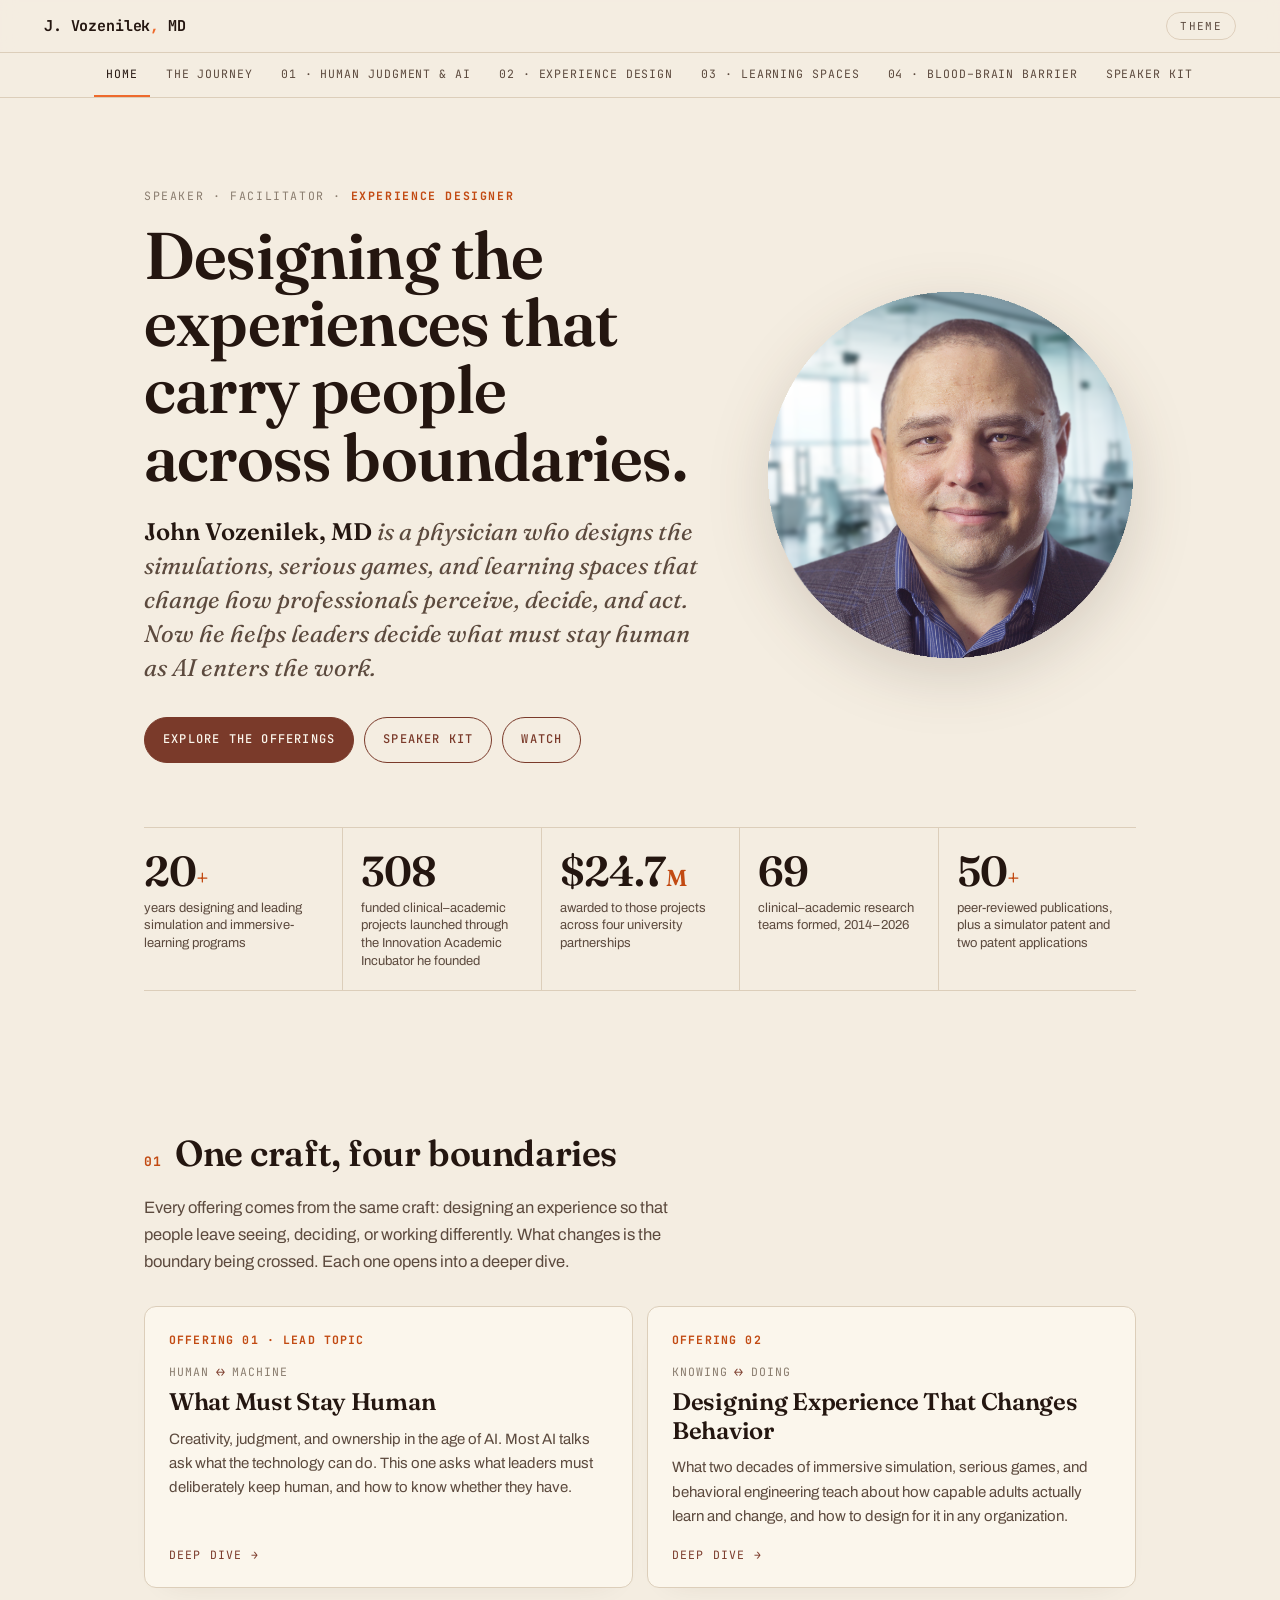
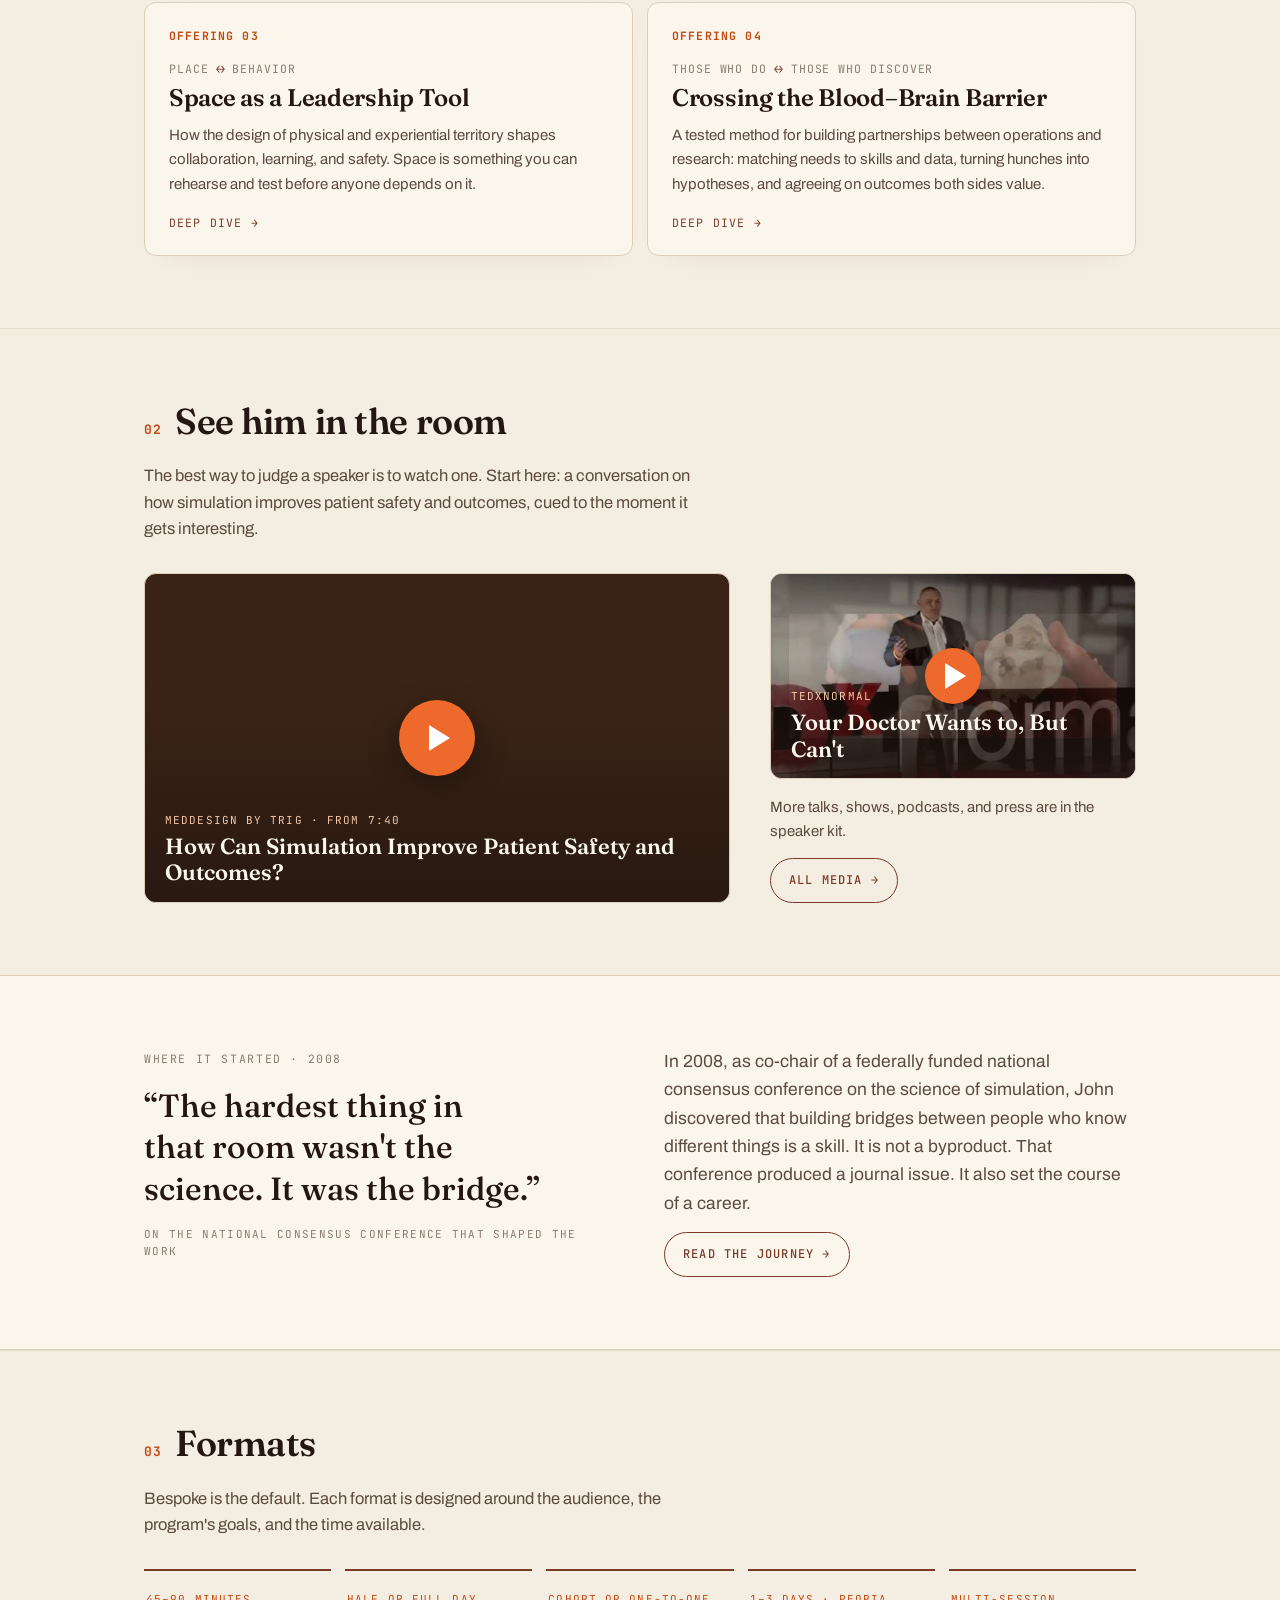
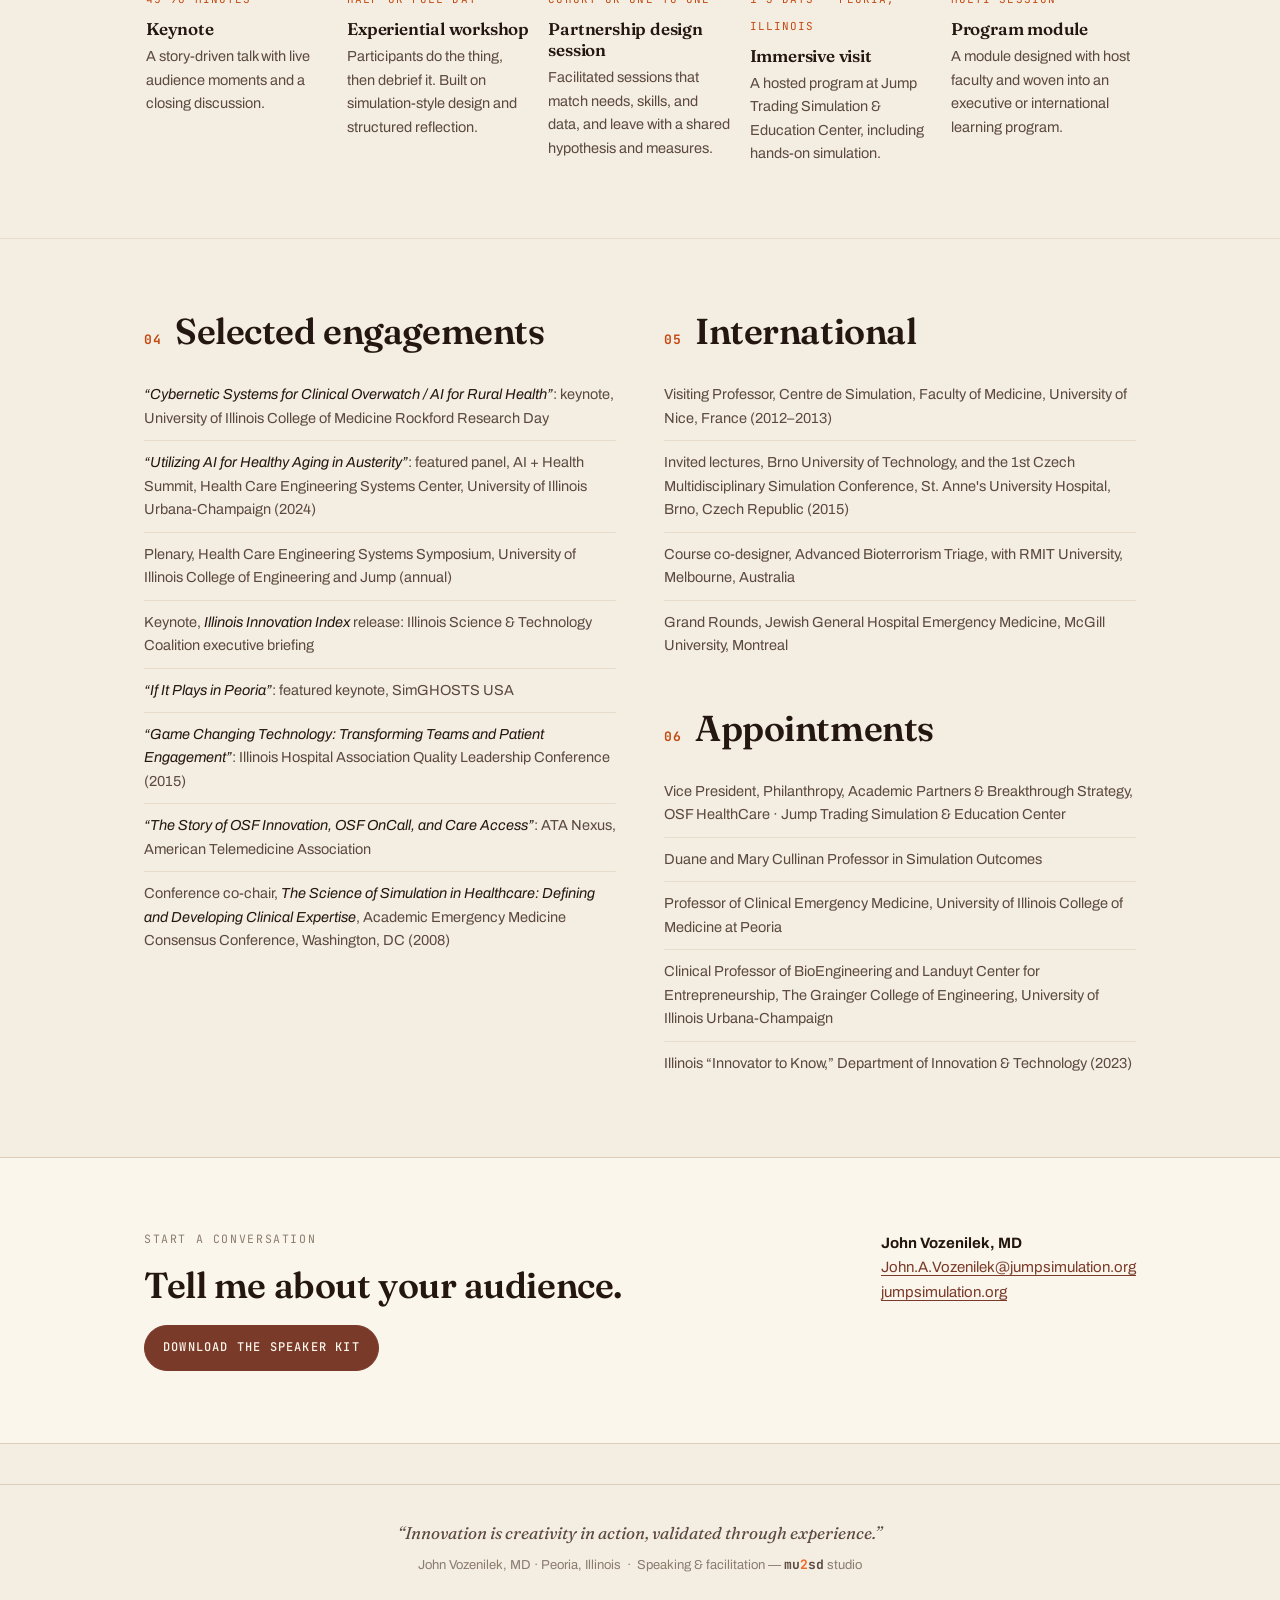
==== index.html @ db1e643e "Add files via upload" ====
<!doctype html>
<html lang="en">
<head>
<meta charset="utf-8">
<meta name="viewport" content="width=device-width, initial-scale=1">
<title>John Vozenilek, MD — Speaking & Facilitation</title>
<meta name="description" content="Physician and experience designer. Keynotes, workshops, and immersive programs on human judgment in the age of AI, experience design, learning spaces, and clinical–academic partnership.">
<meta name="author" content="John Vozenilek, MD">
<meta property="og:type" content="website">
<meta property="og:title" content="John Vozenilek, MD — Speaking & Facilitation">
<meta property="og:description" content="Physician and experience designer. Keynotes, workshops, and immersive programs on human judgment in the age of AI, experience design, learning spaces, and clinical–academic partnership.">
<meta property="og:image" content="https://drvoz.github.io/bespoke/assets/img/og-card.png">
<meta name="twitter:card" content="summary_large_image">
<link rel="icon" type="image/svg+xml" href="assets/img/favicon.svg">
<link rel="preconnect" href="https://fonts.googleapis.com">
<link rel="preconnect" href="https://fonts.gstatic.com" crossorigin>
<link rel="stylesheet" href="https://fonts.googleapis.com/css2?family=Fraunces:ital,opsz,wght@0,9..144,400;0,9..144,500;0,9..144,600;1,9..144,400;1,9..144,500&family=Archivo:wght@400;500;600;700&family=JetBrains+Mono:wght@400;500;700&display=swap">
<link rel="stylesheet" href="assets/css/site.css">
</head>
<body>
<div class="topbar">
  <a class="brandmark" href="index.html">J. Vozenilek<span class="dot">,</span> MD</a>
  <button class="toggle" id="tgl" aria-label="Toggle light or dark theme">Theme</button>
</div>
<nav class="subnav" aria-label="Site sections">
  <ul>
    <li><a href="index.html" aria-current="page">Home</a></li>
    <li><a href="journey.html">The journey</a></li>
    <li><a href="topics/what-must-stay-human.html">01 · Human judgment &amp; AI</a></li>
    <li><a href="topics/designing-experience.html">02 · Experience design</a></li>
    <li><a href="topics/space-as-leadership.html">03 · Learning spaces</a></li>
    <li><a href="topics/blood-brain-barrier.html">04 · Blood–brain barrier</a></li>
    <li><a href="kit.html">Speaker kit</a></li>
  </ul>
</nav>
<main>
<header class="hero">
  <div class="wrap hero-grid">
    <div>
      <p class="kicker">Speaker · Facilitator · <b>Experience designer</b></p>
      <h1>Designing the experiences that carry people across boundaries.</h1>
      <p class="lede"><b>John Vozenilek, MD</b> is a physician who designs the simulations, serious games, and learning spaces that change how professionals perceive, decide, and act. Now he helps leaders decide what must stay human as AI enters the work.</p>
      <div class="actions">
        <a class="btn primary" href="#offerings">Explore the offerings</a>
        <a class="btn ghost" href="kit.html">Speaker kit</a>
        <a class="btn ghost" href="#watch">Watch</a>
      </div>
    </div>
    <figure class="photo round">
      <img src="assets/img/headshot.png" alt="John Vozenilek, MD">
    </figure>
  </div>
  <div class="wrap" style="margin-top:clamp(40px,6vw,64px)">
    <div class="stats" role="list">
      <div class="stat" role="listitem"><div class="v">20<small>+</small></div><div class="l">years designing and leading simulation and immersive-learning programs</div></div>
      <div class="stat" role="listitem"><div class="v">308</div><div class="l">funded clinical–academic projects launched through the Innovation Academic Incubator he founded</div></div>
      <div class="stat" role="listitem"><div class="v">$24.7<small>M</small></div><div class="l">awarded to those projects across four university partnerships</div></div>
      <div class="stat" role="listitem"><div class="v">69</div><div class="l">clinical–academic research teams formed, 2014–2026</div></div>
      <div class="stat" role="listitem"><div class="v">50<small>+</small></div><div class="l">peer-reviewed publications, plus a simulator patent and two patent applications</div></div>
    </div>
  </div>
</header>

<section id="offerings">
  <div class="wrap">
    <div class="section-label"><span class="n">01</span><h2>One craft, four boundaries</h2></div>
    <p class="sect-note">Every offering comes from the same craft: designing an experience so that people leave seeing, deciding, or working differently. What changes is the boundary being crossed. Each one opens into a deeper dive.</p>
    <div class="thread">
      <a class="offer" href="topics/what-must-stay-human.html">
        <span class="num">OFFERING 01 · LEAD TOPIC</span>
        <span class="cross">Human <i>↔</i> machine</span>
        <h3>What Must Stay Human</h3>
        <p>Creativity, judgment, and ownership in the age of AI. Most AI talks ask what the technology can do. This one asks what leaders must deliberately keep human, and how to know whether they have.</p>
        <span class="more">Deep dive →</span>
      </a>
      <a class="offer" href="topics/designing-experience.html">
        <span class="num">OFFERING 02</span>
        <span class="cross">Knowing <i>↔</i> doing</span>
        <h3>Designing Experience That Changes Behavior</h3>
        <p>What two decades of immersive simulation, serious games, and behavioral engineering teach about how capable adults actually learn and change, and how to design for it in any organization.</p>
        <span class="more">Deep dive →</span>
      </a>
      <a class="offer" href="topics/space-as-leadership.html">
        <span class="num">OFFERING 03</span>
        <span class="cross">Place <i>↔</i> behavior</span>
        <h3>Space as a Leadership Tool</h3>
        <p>How the design of physical and experiential territory shapes collaboration, learning, and safety. Space is something you can rehearse and test before anyone depends on it.</p>
        <span class="more">Deep dive →</span>
      </a>
      <a class="offer" href="topics/blood-brain-barrier.html">
        <span class="num">OFFERING 04</span>
        <span class="cross">Those who do <i>↔</i> those who discover</span>
        <h3>Crossing the Blood–Brain Barrier</h3>
        <p>A tested method for building partnerships between operations and research: matching needs to skills and data, turning hunches into hypotheses, and agreeing on outcomes both sides value.</p>
        <span class="more">Deep dive →</span>
      </a>
    </div>
  </div>
</section>

<section id="watch">
  <div class="wrap">
    <div class="section-label"><span class="n">02</span><h2>See him in the room</h2></div>
    <p class="sect-note">The best way to judge a speaker is to watch one. Start here: a conversation on how simulation improves patient safety and outcomes, cued to the moment it gets interesting.</p>
    <div class="watch-grid">
      <div class="video">
        <a class="facade" href="https://www.youtube.com/watch?v=jqdyr2kO16M&amp;t=460s" data-yt="jqdyr2kO16M" data-start="460" aria-label="Play: How Can Simulation Improve Patient Safety and Outcomes? (starts at 7:40)">
          <img class="thumb" src="https://i.ytimg.com/vi/jqdyr2kO16M/hqdefault.jpg" alt="" loading="lazy" onerror="this.remove()">
          <span class="shade"></span><span class="play"></span>
          <span class="cap"><span>medDesign by Trig · from 7:40</span><b>How Can Simulation Improve Patient Safety and Outcomes?</b></span>
        </a>
      </div>
      <div>
        <div class="video">
          <a class="facade" href="https://www.youtube.com/watch?v=NiRxICEj-1o" data-yt="NiRxICEj-1o" aria-label="Play: Your Doctor Wants to, But Can't, TEDxNormal">
            <img class="thumb" src="assets/img/tedx-stage.jpg" alt="" loading="lazy">
            <span class="shade"></span><span class="play" style="width:56px;height:56px"></span>
            <span class="cap"><span>TEDxNormal</span><b>Your Doctor Wants to, But Can't</b></span>
          </a>
        </div>
        <p style="margin-top:16px; color:var(--ink-soft); font-size:15px">More talks, shows, podcasts, and press are in the speaker kit.</p>
        <a class="btn ghost" href="kit.html#watch">All media →</a>
      </div>
    </div>
  </div>
</section>

<section class="band">
  <div class="wrap grid-2" style="align-items:center">
    <div>
      <p class="kicker">Where it started · 2008</p>
      <p class="pull">“The hardest thing in that room wasn't the science. It was the bridge.”</p>
      <p class="pull-src">On the national consensus conference that shaped the work</p>
    </div>
    <div>
      <p class="standfirst">In 2008, as co-chair of a federally funded national consensus conference on the science of simulation, John discovered that building bridges between people who know different things is a skill. It is not a byproduct. That conference produced a journal issue. It also set the course of a career.</p>
      <a class="btn ghost" href="journey.html">Read the journey →</a>
    </div>
  </div>
</section>

<section>
  <div class="wrap">
    <div class="section-label"><span class="n">03</span><h2>Formats</h2></div>
    <p class="sect-note">Bespoke is the default. Each format is designed around the audience, the program's goals, and the time available.</p>
    <div class="formats">
      <div class="format"><span class="d">45–90 minutes</span><h4>Keynote</h4><p>A story-driven talk with live audience moments and a closing discussion.</p></div>
      <div class="format"><span class="d">Half or full day</span><h4>Experiential workshop</h4><p>Participants do the thing, then debrief it. Built on simulation-style design and structured reflection.</p></div>
      <div class="format"><span class="d">Cohort or one-to-one</span><h4>Partnership design session</h4><p>Facilitated sessions that match needs, skills, and data, and leave with a shared hypothesis and measures.</p></div>
      <div class="format"><span class="d">1–3 days · Peoria, Illinois</span><h4>Immersive visit</h4><p>A hosted program at Jump Trading Simulation &amp; Education Center, including hands-on simulation.</p></div>
      <div class="format"><span class="d">Multi-session</span><h4>Program module</h4><p>A module designed with host faculty and woven into an executive or international learning program.</p></div>
    </div>
  </div>
</section>

<section>
  <div class="wrap grid-2">
    <div>
      <div class="section-label"><span class="n">04</span><h2>Selected engagements</h2></div>
      <ul class="refs">
        <li><i>“Cybernetic Systems for Clinical Overwatch / AI for Rural Health”</i>: keynote, University of Illinois College of Medicine Rockford Research Day</li>
        <li><i>“Utilizing AI for Healthy Aging in Austerity”</i>: featured panel, AI + Health Summit, Health Care Engineering Systems Center, University of Illinois Urbana-Champaign (2024)</li>
        <li>Plenary, Health Care Engineering Systems Symposium, University of Illinois College of Engineering and Jump (annual)</li>
        <li>Keynote, <i>Illinois Innovation Index</i> release: Illinois Science &amp; Technology Coalition executive briefing</li>
        <li><i>“If It Plays in Peoria”</i>: featured keynote, SimGHOSTS USA</li>
        <li><i>“Game Changing Technology: Transforming Teams and Patient Engagement”</i>: Illinois Hospital Association Quality Leadership Conference (2015)</li>
        <li><i>“The Story of OSF Innovation, OSF OnCall, and Care Access”</i>: ATA Nexus, American Telemedicine Association</li>
        <li>Conference co-chair, <i>The Science of Simulation in Healthcare: Defining and Developing Clinical Expertise</i>, Academic Emergency Medicine Consensus Conference, Washington, DC (2008)</li>
      </ul>
    </div>
    <div>
      <div class="section-label"><span class="n">05</span><h2>International</h2></div>
      <ul class="refs">
        <li>Visiting Professor, Centre de Simulation, Faculty of Medicine, University of Nice, France (2012–2013)</li>
        <li>Invited lectures, Brno University of Technology, and the 1st Czech Multidisciplinary Simulation Conference, St. Anne's University Hospital, Brno, Czech Republic (2015)</li>
        <li>Course co-designer, Advanced Bioterrorism Triage, with RMIT University, Melbourne, Australia</li>
        <li>Grand Rounds, Jewish General Hospital Emergency Medicine, McGill University, Montreal</li>
      </ul>
      <div class="section-label" style="margin-top:40px"><span class="n">06</span><h2>Appointments</h2></div>
      <ul class="refs">
        <li>Vice President, Philanthropy, Academic Partners &amp; Breakthrough Strategy, OSF HealthCare · Jump Trading Simulation &amp; Education Center</li>
        <li>Duane and Mary Cullinan Professor in Simulation Outcomes</li>
        <li>Professor of Clinical Emergency Medicine, University of Illinois College of Medicine at Peoria</li>
        <li>Clinical Professor of BioEngineering and Landuyt Center for Entrepreneurship, The Grainger College of Engineering, University of Illinois Urbana-Champaign</li>
        <li>Illinois “Innovator to Know,” Department of Innovation &amp; Technology (2023)</li>
      </ul>
    </div>
  </div>
</section>

<section class="band" id="contact">
  <div class="wrap contact">
    <div>
      <p class="kicker">Start a conversation</p>
      <h2 style="margin:0">Tell me about your audience.</h2>
    </div>
    <div class="lines">
      <b>John Vozenilek, MD</b><br>
      <a href="mailto:John.A.Vozenilek@jumpsimulation.org">John.A.Vozenilek@jumpsimulation.org</a><br>
      <a href="https://jumpsimulation.org">jumpsimulation.org</a>
    </div>
    <a class="btn primary" href="kit.html">Download the speaker kit</a>
  </div>
</section>

</main>
<footer class="site">
  <span class="fq">“Innovation is creativity in action, validated through experience.”</span>
  <span class="src">John Vozenilek, MD · Peoria, Illinois &nbsp;·&nbsp; Speaking &amp; facilitation — <b>mu<span class="two">2</span>sd</b> studio</span>
</footer>
<script src="assets/js/site.js"></script>
</body>
</html>
---- assets/css/site.css ----
/* ==========================================================
   John Vozenilek, MD — Speaking & Facilitation
   Design language shared with the mu2sd studio sites
   (physician_innovator, academics). Tokens first.
   ========================================================== */
:root{
  --ground:#F4EDE1; --panel:#FBF6EC; --panel-2:#EFE6D6;
  --ink:#241610; --ink-soft:#5C4A3E; --ink-faint:#8A7D6F;
  --hair:#DCCEBA; --hair-soft:#E7DBC9;
  --cognac:#7A3A2A; --cognac-lo:#5E2A1E; --walnut:#3B2416;
  --orange:#EE6A2C; --orange-lo:#C24A12;
  --slate:#3E4A63; --slate-mist:#8797A6;
  --brand:var(--cognac);
  --shadow:rgba(59,36,22,.16);
  --radius:12px;
}
@media (prefers-color-scheme:dark){
  :root:not([data-theme="light"]){
    --ground:#241610; --panel:#2E1D12; --panel-2:#3B2416;
    --ink:#F1E7D8; --ink-soft:#C3AF9C; --ink-faint:#9C9384;
    --hair:#4A3222; --hair-soft:#3A2718;
    --cognac:#C06749; --cognac-lo:#8a4130; --brand:#C06749;
    --orange:#F2894E; --orange-lo:#F2894E;
    --slate:#8FA0C4; --slate-mist:#9BA9B8;
    --shadow:rgba(0,0,0,.45);
  }
}
:root[data-theme="dark"]{
  --ground:#241610; --panel:#2E1D12; --panel-2:#3B2416;
  --ink:#F1E7D8; --ink-soft:#C3AF9C; --ink-faint:#9C9384;
  --hair:#4A3222; --hair-soft:#3A2718;
  --cognac:#C06749; --cognac-lo:#8a4130; --brand:#C06749;
  --orange:#F2894E; --orange-lo:#F2894E;
  --slate:#8FA0C4; --slate-mist:#9BA9B8;
  --shadow:rgba(0,0,0,.45);
}

*{box-sizing:border-box;}
html{-webkit-text-size-adjust:100%; scroll-behavior:smooth;}
body{
  margin:0; background:var(--ground); color:var(--ink);
  font-family:"Archivo",system-ui,-apple-system,sans-serif;
  font-size:16.5px; line-height:1.62; -webkit-font-smoothing:antialiased;
}
img{max-width:100%; display:block;}
a{color:var(--cognac); text-decoration-thickness:1px; text-underline-offset:3px;}
a:hover{color:var(--orange-lo);}
:focus-visible{outline:2px solid var(--orange); outline-offset:3px; border-radius:4px;}
.mono{font-family:"JetBrains Mono",ui-monospace,monospace;}
.serif{font-family:"Fraunces",Georgia,serif;}

/* ---------- Top bar + section nav ---------- */
.topbar{
  position:sticky; top:0; z-index:30; display:flex; align-items:center; justify-content:space-between; gap:16px;
  padding:12px clamp(16px,4vw,44px);
  background:color-mix(in srgb,var(--ground) 90%, transparent);
  backdrop-filter:blur(8px); -webkit-backdrop-filter:blur(8px);
  border-bottom:1px solid var(--hair);
}
.brandmark{
  font-family:"JetBrains Mono",monospace; font-weight:700; font-size:15px; letter-spacing:-.01em;
  color:var(--ink); text-decoration:none; white-space:nowrap;
}
.brandmark .dot{color:var(--orange);}
.toggle{
  font-family:"JetBrains Mono",monospace; font-size:11px; letter-spacing:.12em; text-transform:uppercase;
  cursor:pointer; background:transparent; color:var(--ink-soft); border:1px solid var(--hair);
  border-radius:999px; padding:6px 13px; transition:.2s;
}
.toggle:hover{border-color:var(--brand); color:var(--brand);}
.subnav{border-bottom:1px solid var(--hair); background:var(--ground);}
.subnav ul{
  list-style:none; margin:0 auto; padding:0 clamp(16px,4vw,44px); max-width:1180px;
  display:flex; gap:4px; overflow-x:auto; scrollbar-width:none;
}
.subnav ul::-webkit-scrollbar{display:none;}
.subnav a{
  display:block; padding:12px 12px 11px; white-space:nowrap; text-decoration:none;
  font-family:"JetBrains Mono",monospace; font-size:11.5px; letter-spacing:.08em; text-transform:uppercase;
  color:var(--ink-soft); border-bottom:2px solid transparent;
}
.subnav a:hover{color:var(--ink);}
.subnav a[aria-current="page"]{color:var(--ink); border-bottom-color:var(--orange);}

/* ---------- Layout ---------- */
.wrap{max-width:1080px; margin:0 auto; padding:0 clamp(16px,4vw,44px);}
section{padding:clamp(40px,6vw,72px) 0;}
section + section{border-top:1px solid var(--hair-soft);}

.kicker{
  font-family:"JetBrains Mono",monospace; font-size:11.5px; letter-spacing:.14em; text-transform:uppercase;
  color:var(--ink-faint); margin:0 0 16px;
}
.kicker b{color:var(--orange-lo); font-weight:700;}
h1,h2,h3,h4{font-family:"Fraunces",Georgia,serif; font-optical-sizing:auto; color:var(--ink); letter-spacing:-.012em;}
h1{
  font-weight:600; font-size:clamp(36px,6.2vw,66px); line-height:1.02; margin:0; text-wrap:balance; max-width:17ch;
}
h2{font-weight:600; font-size:clamp(25px,3.4vw,36px); line-height:1.12; margin:0 0 14px; text-wrap:balance;}
h3{font-weight:600; font-size:21px; line-height:1.2; margin:0 0 8px;}
h4{font-weight:600; font-size:17px; line-height:1.25; margin:0 0 6px;}
p{margin:0 0 14px;}
.lede{
  font-family:"Fraunces",Georgia,serif; font-style:italic; font-size:clamp(19px,2.5vw,24px);
  line-height:1.42; color:var(--ink-soft); max-width:44ch; margin:24px 0 0;
}
.lede b{font-style:normal; font-weight:600; color:var(--ink);}
.standfirst{max-width:62ch; color:var(--ink-soft); font-size:17.5px;}
.sect-note{max-width:62ch; color:var(--ink-soft); margin:0 0 30px;}
.rule{height:2px; background:var(--cognac); width:82px; margin:30px 0 0; border:0;}

.section-label{display:flex; align-items:baseline; gap:14px; margin:0 0 22px; flex-wrap:wrap;}
.section-label .n{font-family:"JetBrains Mono",monospace; font-size:13px; font-weight:700; color:var(--orange-lo); letter-spacing:.04em;}
.section-label h2{margin:0;}

/* ---------- Hero ---------- */
.hero{padding:clamp(44px,7vw,92px) 0 clamp(40px,6vw,70px);}
.hero-grid{display:grid; grid-template-columns:minmax(0,1.5fr) minmax(0,1fr); gap:clamp(28px,5vw,64px); align-items:center;}
.hero .actions{display:flex; flex-wrap:wrap; gap:10px; margin-top:32px;}
.btn{
  display:inline-flex; align-items:center; gap:8px; text-decoration:none; cursor:pointer;
  font-family:"JetBrains Mono",monospace; font-size:12px; letter-spacing:.1em; text-transform:uppercase; font-weight:500;
  padding:12px 18px; border-radius:999px; border:1px solid var(--cognac); transition:.18s;
}
.btn.primary{background:var(--cognac); color:#FBF6EC;}
.btn.primary:hover{background:var(--cognac-lo); color:#fff;}
.btn.ghost{background:transparent; color:var(--cognac);}
.btn.ghost:hover{background:var(--panel); color:var(--orange-lo); border-color:var(--orange-lo);}

/* ---------- Photo slots: drop a file at the src path and it appears ---------- */
.photo{
  position:relative; margin:0; border-radius:var(--radius); overflow:hidden;
  background:
    repeating-linear-gradient(135deg, transparent 0 10px, color-mix(in srgb,var(--hair) 45%, transparent) 10px 11px),
    var(--panel-2);
  border:1px solid var(--hair); aspect-ratio:4/3;
}
.photo.portrait{aspect-ratio:4/5;}
.photo.wide{aspect-ratio:16/9;}
.photo.square{aspect-ratio:1/1;}
.photo img{position:absolute; inset:0; width:100%; height:100%; object-fit:cover; z-index:1;}
.photo .slot{
  position:absolute; inset:0; display:flex; flex-direction:column; justify-content:flex-end; gap:4px;
  padding:16px 18px; color:var(--ink-soft);
}
.photo .slot b{font-family:"JetBrains Mono",monospace; font-size:10.5px; letter-spacing:.14em; text-transform:uppercase; color:var(--cognac);}
.photo .slot span{font-size:13.5px; line-height:1.35; max-width:36ch;}
.photo figcaption{position:absolute; left:0; right:0; bottom:0; z-index:2; padding:22px 16px 12px; font-size:13px; color:#FBF6EC;
  background:linear-gradient(transparent, rgba(36,22,16,.78));}
.photo:not(:has(img)) figcaption{display:none;}

/* ---------- Stats ---------- */
.stats{display:grid; grid-template-columns:repeat(5,1fr); gap:0; border-top:1px solid var(--hair); border-bottom:1px solid var(--hair);}
.stat{padding:22px 18px 20px; border-left:1px solid var(--hair);}
.stat:first-child{border-left:0; padding-left:0;}
.stat .v{font-family:"Fraunces",Georgia,serif; font-size:clamp(30px,3.6vw,42px); font-weight:600; line-height:1; color:var(--ink); letter-spacing:-.02em;}
.stat .v small{font-size:.55em; color:var(--orange-lo);}
.stat .l{font-size:13px; color:var(--ink-soft); line-height:1.35; margin-top:8px;}

/* ---------- The thread (four boundaries) ---------- */
.thread{display:grid; grid-template-columns:repeat(2,1fr); gap:14px;}
.offer{
  position:relative; display:flex; flex-direction:column; text-decoration:none; color:inherit;
  background:var(--panel); border:1px solid var(--hair); border-radius:var(--radius);
  padding:24px 24px 22px; box-shadow:0 12px 30px -24px var(--shadow); transition:.2s;
}
.offer:hover{border-color:var(--cognac); transform:translateY(-2px); color:inherit;}
.offer .num{font-family:"JetBrains Mono",monospace; font-size:11.5px; color:var(--orange-lo); letter-spacing:.1em; font-weight:700;}
.offer .cross{font-family:"JetBrains Mono",monospace; font-size:11.5px; letter-spacing:.08em; text-transform:uppercase; color:var(--ink-faint); margin:14px 0 6px;}
.offer .cross i{font-style:normal; color:var(--cognac);}
.offer h3{font-size:24px; margin:0 0 10px;}
.offer p{color:var(--ink-soft); font-size:15px; margin:0 0 18px;}
.offer .more{margin-top:auto; font-family:"JetBrains Mono",monospace; font-size:11.5px; letter-spacing:.1em; text-transform:uppercase; color:var(--cognac);}
.offer:hover .more{color:var(--orange-lo);}

/* ---------- Generic cards / grids ---------- */
.grid-2{display:grid; grid-template-columns:repeat(2,minmax(0,1fr)); gap:clamp(20px,4vw,48px);}
.grid-3{display:grid; grid-template-columns:repeat(3,minmax(0,1fr)); gap:14px;}
.card{background:var(--panel); border:1px solid var(--hair); border-radius:var(--radius); padding:20px 20px 18px;}
.card p{color:var(--ink-soft); font-size:15px; margin:0;}
.card .meta{font-family:"JetBrains Mono",monospace; font-size:10.5px; letter-spacing:.12em; text-transform:uppercase; color:var(--ink-faint); margin:0 0 10px;}

/* ---------- Formats ---------- */
.formats{display:grid; grid-template-columns:repeat(5,minmax(0,1fr)); gap:14px;}
@media (max-width:980px){ .formats{grid-template-columns:repeat(auto-fit,minmax(190px,1fr));} }
.format{border-top:2px solid var(--cognac); padding:14px 2px 0;}
.format .d{font-family:"JetBrains Mono",monospace; font-size:11px; letter-spacing:.1em; text-transform:uppercase; color:var(--orange-lo);}
.format h4{margin:6px 0 6px;}
.format p{font-size:14.5px; color:var(--ink-soft); margin:0;}

/* ---------- Stories (signature evidence) ---------- */
.stories{display:grid; gap:14px;}
.story{display:grid; grid-template-columns:150px minmax(0,1fr); gap:20px; padding:20px 0; border-top:1px solid var(--hair);}
.story:first-child{border-top:0; padding-top:0;}
.story .tag{font-family:"JetBrains Mono",monospace; font-size:11px; letter-spacing:.1em; text-transform:uppercase; color:var(--cognac); padding-top:4px;}
.story h4{font-size:19px;}
.story p{color:var(--ink-soft); margin:0 0 8px;}
.story .lesson{font-family:"Fraunces",Georgia,serif; font-style:italic; color:var(--ink); margin:0;}
.story .src{font-size:13px; color:var(--ink-faint); margin-top:6px;}

/* ---------- Outcomes list ---------- */
.outcomes{list-style:none; padding:0; margin:0; counter-reset:o;}
.outcomes li{counter-increment:o; position:relative; padding:12px 0 12px 46px; border-top:1px solid var(--hair-soft);}
.outcomes li:first-child{border-top:0;}
.outcomes li::before{content:counter(o,decimal-leading-zero); position:absolute; left:0; top:13px; font-family:"JetBrains Mono",monospace; font-size:12px; font-weight:700; color:var(--orange-lo);}

/* ---------- Pull quote ---------- */
.pull{
  font-family:"Fraunces",Georgia,serif; font-size:clamp(22px,3vw,32px); line-height:1.3; font-weight:500;
  color:var(--ink); max-width:30ch; margin:0; text-wrap:balance;
}
.pull-src{font-family:"JetBrains Mono",monospace; font-size:11px; letter-spacing:.12em; text-transform:uppercase; color:var(--ink-faint); margin-top:16px;}
.band{background:var(--panel); border-top:1px solid var(--hair); border-bottom:1px solid var(--hair);}

/* ---------- Timeline (journey) ---------- */
.timeline{position:relative; margin:0; padding:0; list-style:none;}
.timeline::before{content:""; position:absolute; left:94px; top:6px; bottom:6px; width:2px; background:var(--hair);}
.timeline li{position:relative; display:grid; grid-template-columns:80px minmax(0,1fr); gap:36px; padding:0 0 34px;}
.timeline .yr{font-family:"JetBrains Mono",monospace; font-size:13px; font-weight:700; color:var(--cognac); text-align:right; padding-top:3px;}
.timeline li::after{content:""; position:absolute; left:89px; top:7px; width:12px; height:12px; border-radius:50%; background:var(--ground); border:2px solid var(--cognac);}
.timeline li.key::after{background:var(--orange); border-color:var(--orange);}
.timeline .act{font-family:"JetBrains Mono",monospace; font-size:10.5px; letter-spacing:.14em; text-transform:uppercase; color:var(--orange-lo); margin:0 0 4px;}
.timeline h3{margin:0 0 8px;}
.timeline p{color:var(--ink-soft); max-width:62ch;}

/* ---------- Tables ---------- */
.table-wrap{overflow-x:auto; border:1px solid var(--hair); border-radius:var(--radius); background:var(--panel);}
table{border-collapse:collapse; width:100%; font-size:14.5px;}
th,td{text-align:left; padding:11px 14px; border-bottom:1px solid var(--hair-soft); vertical-align:top;}
th{font-family:"JetBrains Mono",monospace; font-size:10.5px; letter-spacing:.12em; text-transform:uppercase; color:var(--ink-faint); font-weight:500;}
td.num, th.num{text-align:right; font-variant-numeric:tabular-nums;}
tr:last-child td{border-bottom:0;}
tfoot td{font-weight:600; color:var(--ink); border-top:1px solid var(--hair);}

/* ---------- Method steps ---------- */
.steps{display:grid; grid-template-columns:repeat(3,minmax(0,1fr)); gap:12px; counter-reset:s;}
.step{counter-increment:s; background:var(--panel); border:1px solid var(--hair); border-radius:var(--radius); padding:18px 18px 16px;}
.step::before{content:counter(s,decimal-leading-zero); display:block; font-family:"JetBrains Mono",monospace; font-size:12px; font-weight:700; color:var(--orange-lo); margin-bottom:8px;}
.step p{font-size:14.5px; color:var(--ink-soft); margin:0;}

/* ---------- Reading / evidence ---------- */
.refs{list-style:none; padding:0; margin:0;}
.refs li{padding:10px 0; border-top:1px solid var(--hair-soft); font-size:14.5px; color:var(--ink-soft);}
.refs li:first-child{border-top:0;}
.refs i{color:var(--ink);}

/* ---------- Downloads ---------- */
.downloads{display:grid; grid-template-columns:repeat(auto-fit,minmax(240px,1fr)); gap:12px;}
.dl{
  display:flex; flex-direction:column; gap:6px; text-decoration:none; color:inherit;
  background:var(--panel); border:1px solid var(--hair); border-radius:var(--radius); padding:20px; transition:.18s;
}
.dl:hover{border-color:var(--cognac); color:inherit;}
.dl .fmt{font-family:"JetBrains Mono",monospace; font-size:10.5px; letter-spacing:.14em; text-transform:uppercase; color:var(--orange-lo);}
.dl h4{margin:2px 0 2px;}
.dl p{font-size:14px; color:var(--ink-soft); margin:0;}
.dl .go{margin-top:auto; padding-top:10px; font-family:"JetBrains Mono",monospace; font-size:11px; letter-spacing:.1em; text-transform:uppercase; color:var(--cognac);}
.dl.featured{background:var(--cognac); border-color:var(--cognac); color:#FBF6EC;}
.dl.featured .fmt{color:#F7C7A6;}
.dl.featured h4{color:#FBF6EC;}
.dl.featured p{color:#EBD9C8;}
.dl.featured .go{color:#FBF6EC;}
.dl.pending{opacity:.72; pointer-events:none;}

/* ---------- Bios with copy ---------- */
.bio{position:relative; background:var(--panel); border:1px solid var(--hair); border-radius:var(--radius); padding:20px 20px 16px; margin-bottom:12px;}
.bio .bio-head{display:flex; align-items:center; justify-content:space-between; gap:12px; margin-bottom:10px;}
.bio .bio-head span{font-family:"JetBrains Mono",monospace; font-size:11px; letter-spacing:.12em; text-transform:uppercase; color:var(--ink-faint);}
.copy{font-family:"JetBrains Mono",monospace; font-size:10.5px; letter-spacing:.12em; text-transform:uppercase; cursor:pointer;
  background:transparent; color:var(--cognac); border:1px solid var(--hair); border-radius:999px; padding:5px 11px;}
.copy:hover{border-color:var(--cognac);}
.bio p{color:var(--ink-soft); font-size:15px;}
.bio p:last-child{margin-bottom:0;}

/* ---------- Onward + footer ---------- */
.onward{display:flex; justify-content:space-between; gap:12px; padding:30px 0 10px; border-top:1px solid var(--hair);}
.onward a{display:flex; flex-direction:column; text-decoration:none; color:var(--ink); max-width:48%;}
.onward a.next{text-align:right; margin-left:auto;}
.onward span{font-family:"JetBrains Mono",monospace; font-size:10.5px; letter-spacing:.14em; text-transform:uppercase; color:var(--ink-faint);}
.onward b{font-family:"Fraunces",Georgia,serif; font-weight:600; font-size:19px;}
.onward a:hover b{color:var(--orange-lo);}
footer.site{
  margin-top:40px; padding:34px clamp(16px,4vw,44px) 50px; border-top:1px solid var(--hair);
  display:flex; flex-direction:column; align-items:center; gap:8px; text-align:center;
}
footer.site .fq{font-family:"Fraunces",Georgia,serif; font-style:italic; font-size:17px; color:var(--ink-soft); max-width:46ch;}
footer.site .src{font-size:13px; color:var(--ink-faint);}
footer.site .src b{font-family:"JetBrains Mono",monospace; color:var(--ink-soft);}
footer.site .src .two{color:var(--orange);}

/* ---------- Contact band ---------- */
.contact{display:flex; flex-wrap:wrap; align-items:center; justify-content:space-between; gap:20px;}
.contact .lines{font-size:15px; color:var(--ink-soft);}
.contact .lines b{color:var(--ink);}

/* ---------- Responsive ---------- */
@media (max-width:880px){
  .hero-grid{grid-template-columns:1fr;}
  .hero-grid .photo{max-width:360px;}
  .stats{grid-template-columns:repeat(2,1fr);}
  .stat{border-left:0; padding-left:0; border-top:1px solid var(--hair);}
  .stat:nth-child(-n+2){border-top:0;}
  .stat:last-child{grid-column:1/-1;}
  .thread,.grid-2{grid-template-columns:1fr;}
  .grid-3,.steps{grid-template-columns:1fr;}
}
@media (max-width:600px){
  body{font-size:16px;}
  .story{grid-template-columns:1fr; gap:6px;}
  .timeline::before{left:6px;}
  .timeline li{grid-template-columns:1fr; gap:4px; padding-left:30px;}
  .timeline li::after{left:1px;}
  .timeline .yr{text-align:left;}
  .onward a{max-width:100%;}
}
@media print{
  .topbar,.subnav,.toggle,.onward,.copy{display:none !important;}
  body{background:#fff;}
}

/* ---------- Video (click-to-load facade: fast and privacy-friendly) ---------- */
.video{position:relative; aspect-ratio:16/9; border-radius:var(--radius); overflow:hidden; background:var(--walnut); border:1px solid var(--hair);}
.video a.facade{position:absolute; inset:0; display:block; color:#FBF6EC; text-decoration:none;}
.video .thumb{position:absolute; inset:0; width:100%; height:100%; object-fit:cover; opacity:.82; transition:.25s;}
.video a.facade:hover .thumb{opacity:.95;}
.video .shade{position:absolute; inset:0; background:linear-gradient(180deg, rgba(36,22,16,.05) 40%, rgba(36,22,16,.82));}
.video .play{position:absolute; left:50%; top:50%; transform:translate(-50%,-50%); width:76px; height:76px; border-radius:50%;
  background:var(--orange); display:flex; align-items:center; justify-content:center; box-shadow:0 10px 30px rgba(0,0,0,.35); transition:.2s;}
.video a.facade:hover .play{transform:translate(-50%,-50%) scale(1.06);}
.video .play::after{content:""; margin-left:6px; border-style:solid; border-width:13px 0 13px 21px; border-color:transparent transparent transparent #fff;}
.video .cap{position:absolute; left:20px; right:20px; bottom:16px;}
.video .cap b{display:block; font-family:"Fraunces",Georgia,serif; font-size:clamp(17px,2vw,22px); font-weight:600; line-height:1.2;}
.video .cap span{font-family:"JetBrains Mono",monospace; font-size:11px; letter-spacing:.1em; text-transform:uppercase; color:#F7C7A6;}
.video iframe{position:absolute; inset:0; width:100%; height:100%; border:0;}
.watch-grid{display:grid; grid-template-columns:minmax(0,1.6fr) minmax(0,1fr); gap:clamp(20px,4vw,40px); align-items:start;}

/* ---------- Media list ---------- */
.media-group{margin-bottom:26px;}
.media-group > .meta{font-family:"JetBrains Mono",monospace; font-size:11px; letter-spacing:.14em; text-transform:uppercase; color:var(--orange-lo); margin:0 0 6px;}
.media{list-style:none; margin:0; padding:0;}
.media li{display:grid; grid-template-columns:minmax(0,1fr) auto; gap:4px 18px; padding:13px 0; border-top:1px solid var(--hair-soft);}
.media li:first-child{border-top:0;}
.media a.t{font-family:"Fraunces",Georgia,serif; font-weight:600; font-size:17px; color:var(--ink); text-decoration:none; line-height:1.3;}
.media a.t:hover{color:var(--orange-lo);}
.media .src{grid-column:1; font-size:13.5px; color:var(--ink-soft);}
.media .kind{grid-column:2; grid-row:1 / span 2; align-self:center; font-family:"JetBrains Mono",monospace; font-size:10.5px; letter-spacing:.12em; text-transform:uppercase; color:var(--ink-faint); white-space:nowrap;}
.media li.star a.t::before{content:"★ "; color:var(--orange);}
@media (max-width:880px){ .watch-grid{grid-template-columns:1fr;} }
@media (max-width:600px){ .media li{grid-template-columns:1fr;} .media .kind{grid-column:1; grid-row:auto;} }

/* Circular headshot */
.photo.round{aspect-ratio:1/1; border-radius:50%; background:none; border:0; overflow:visible;}
.photo.round img{object-fit:contain; filter:drop-shadow(0 18px 30px var(--shadow));}
.timeline figure.photo{margin-top:14px; max-width:620px;}
.still{margin:16px 0 0; max-width:620px;}
.still img{width:100%; border-radius:var(--radius); border:1px solid var(--hair);}
.still figcaption{font-size:13.5px; color:var(--ink-faint); margin-top:8px; font-style:italic; font-family:"Fraunces",Georgia,serif;}
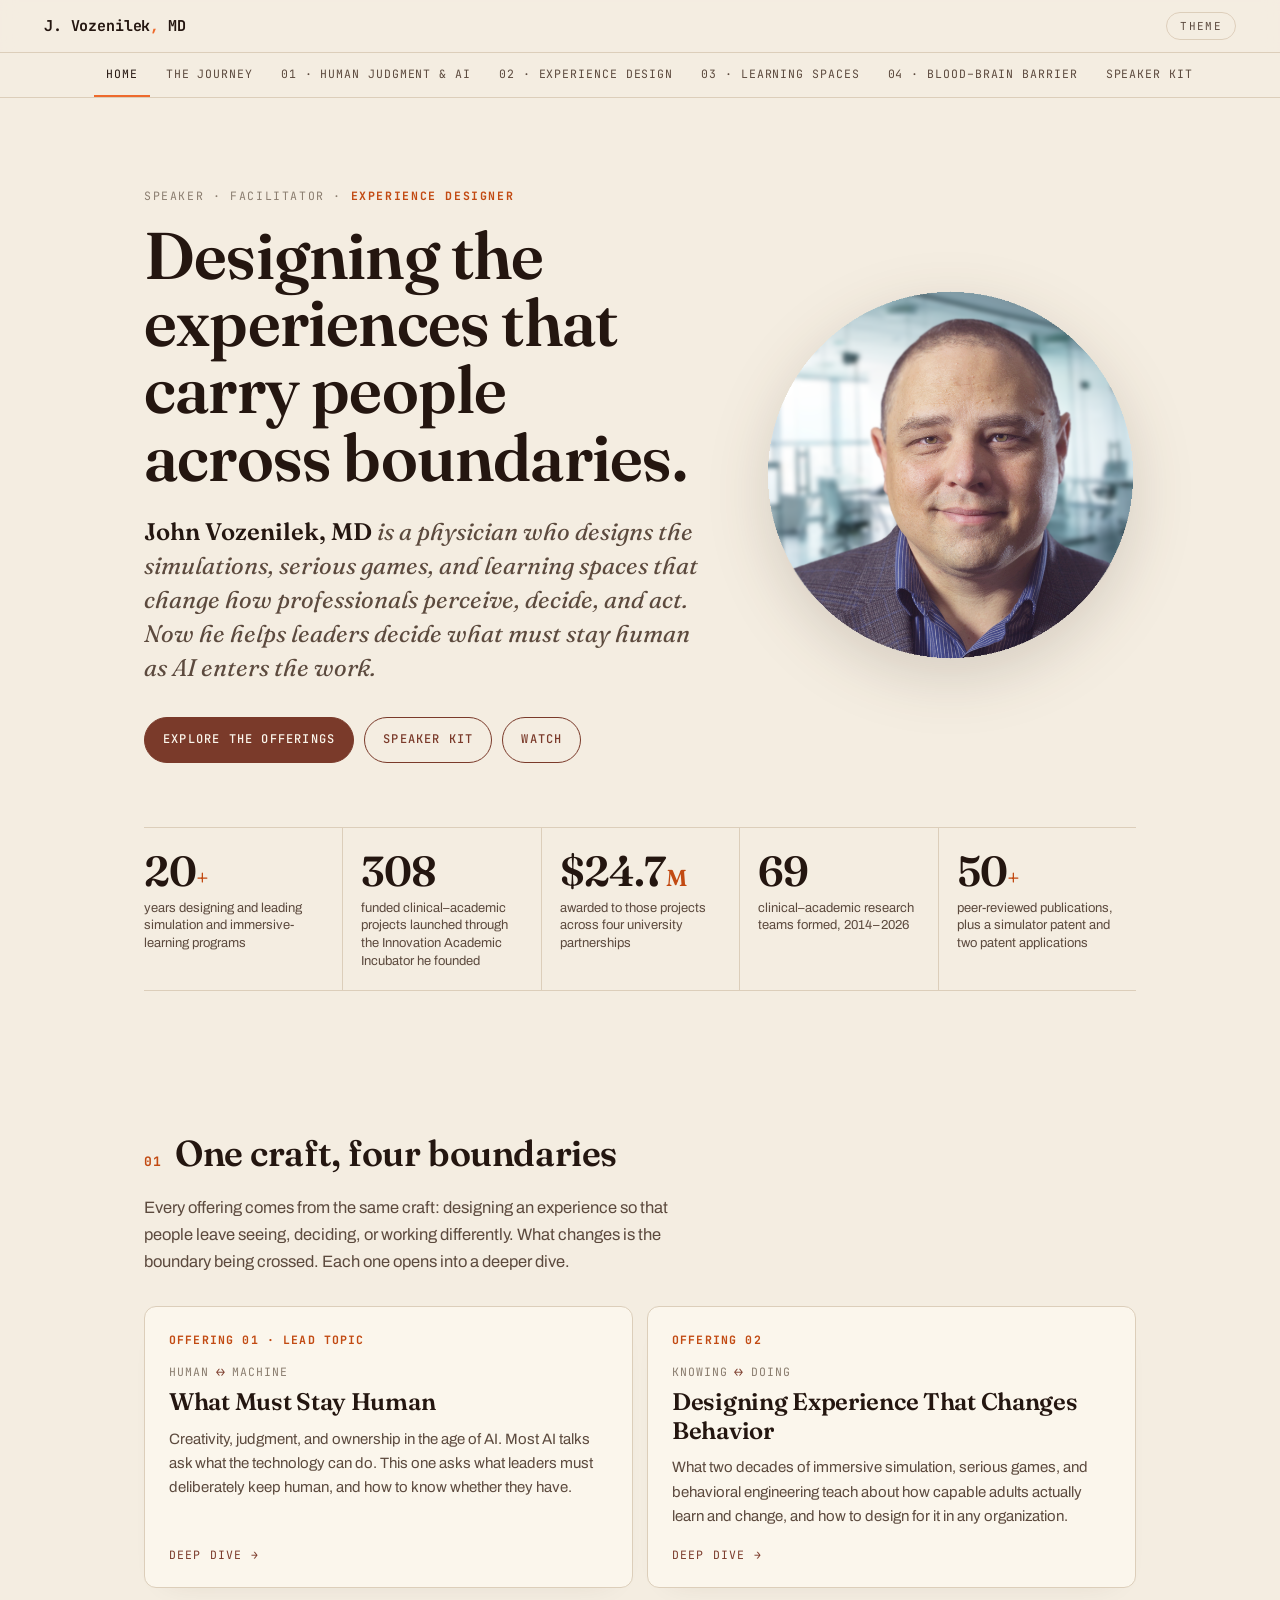
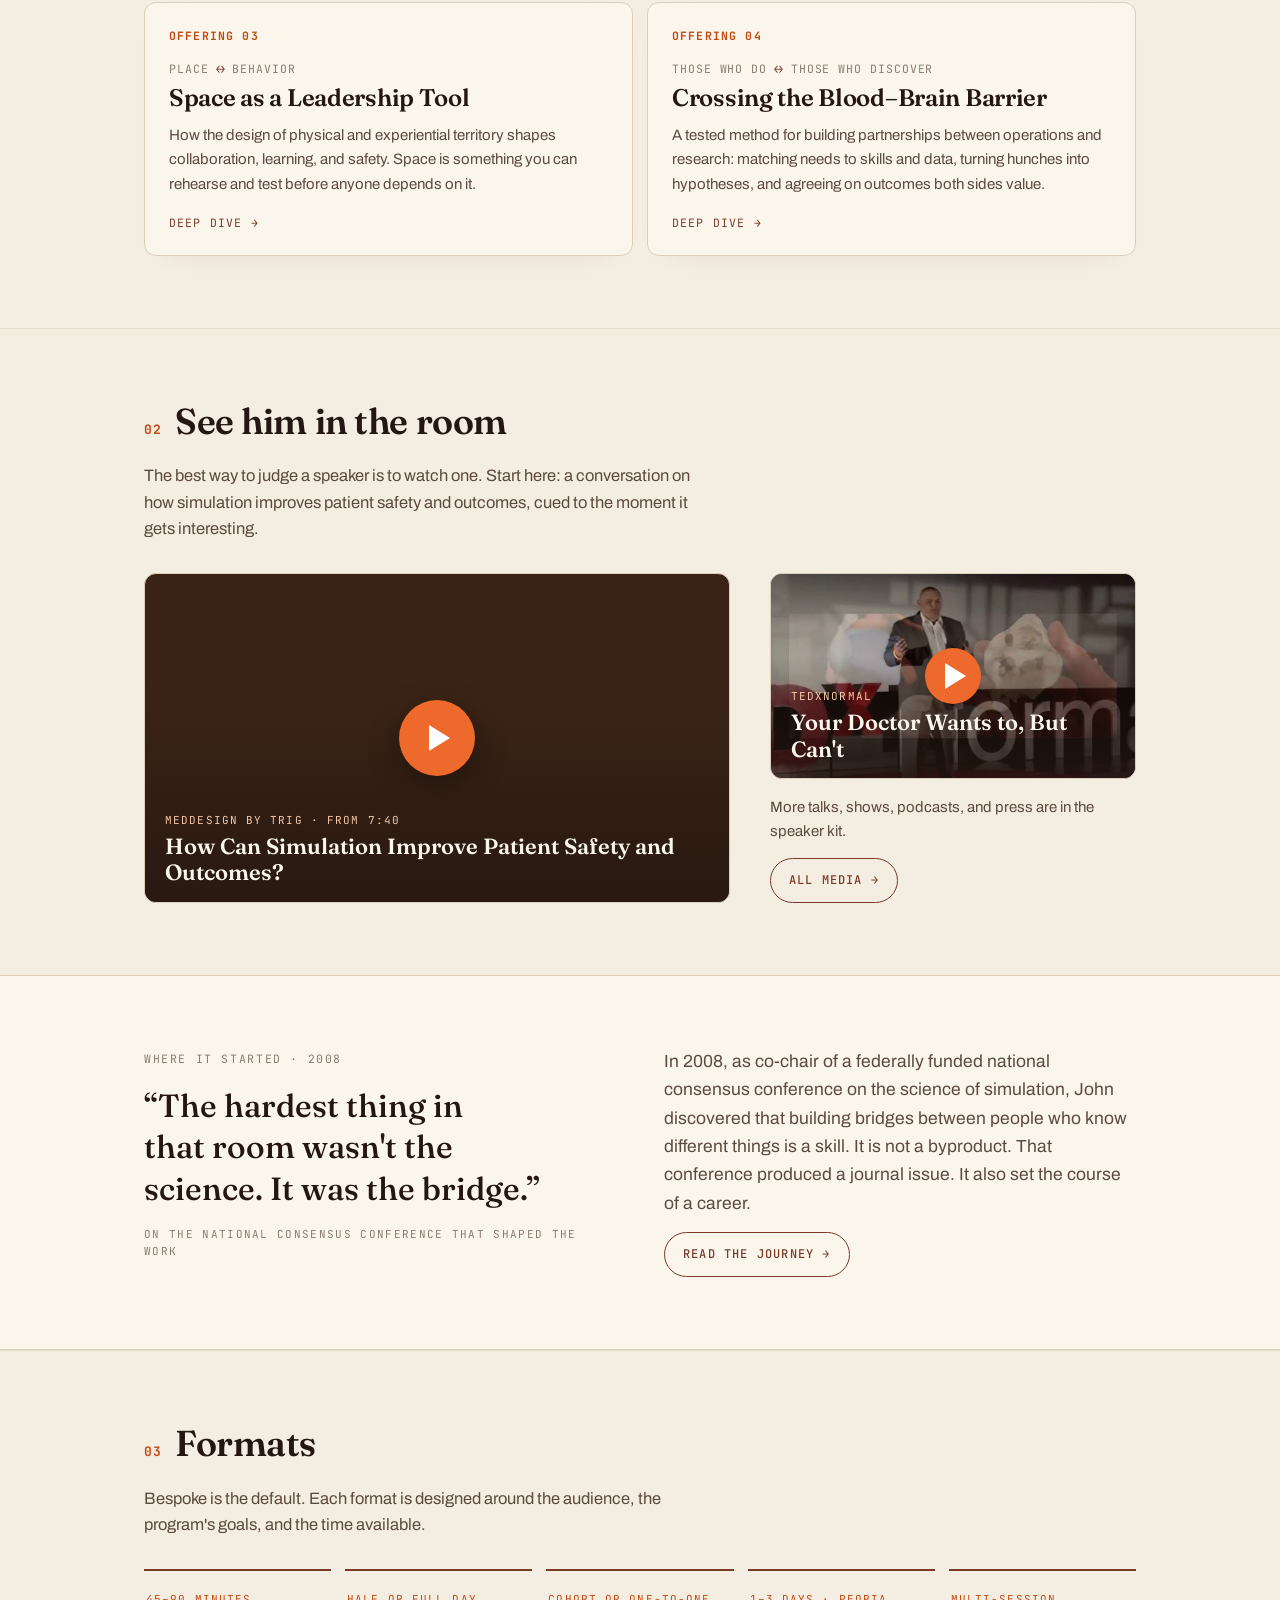
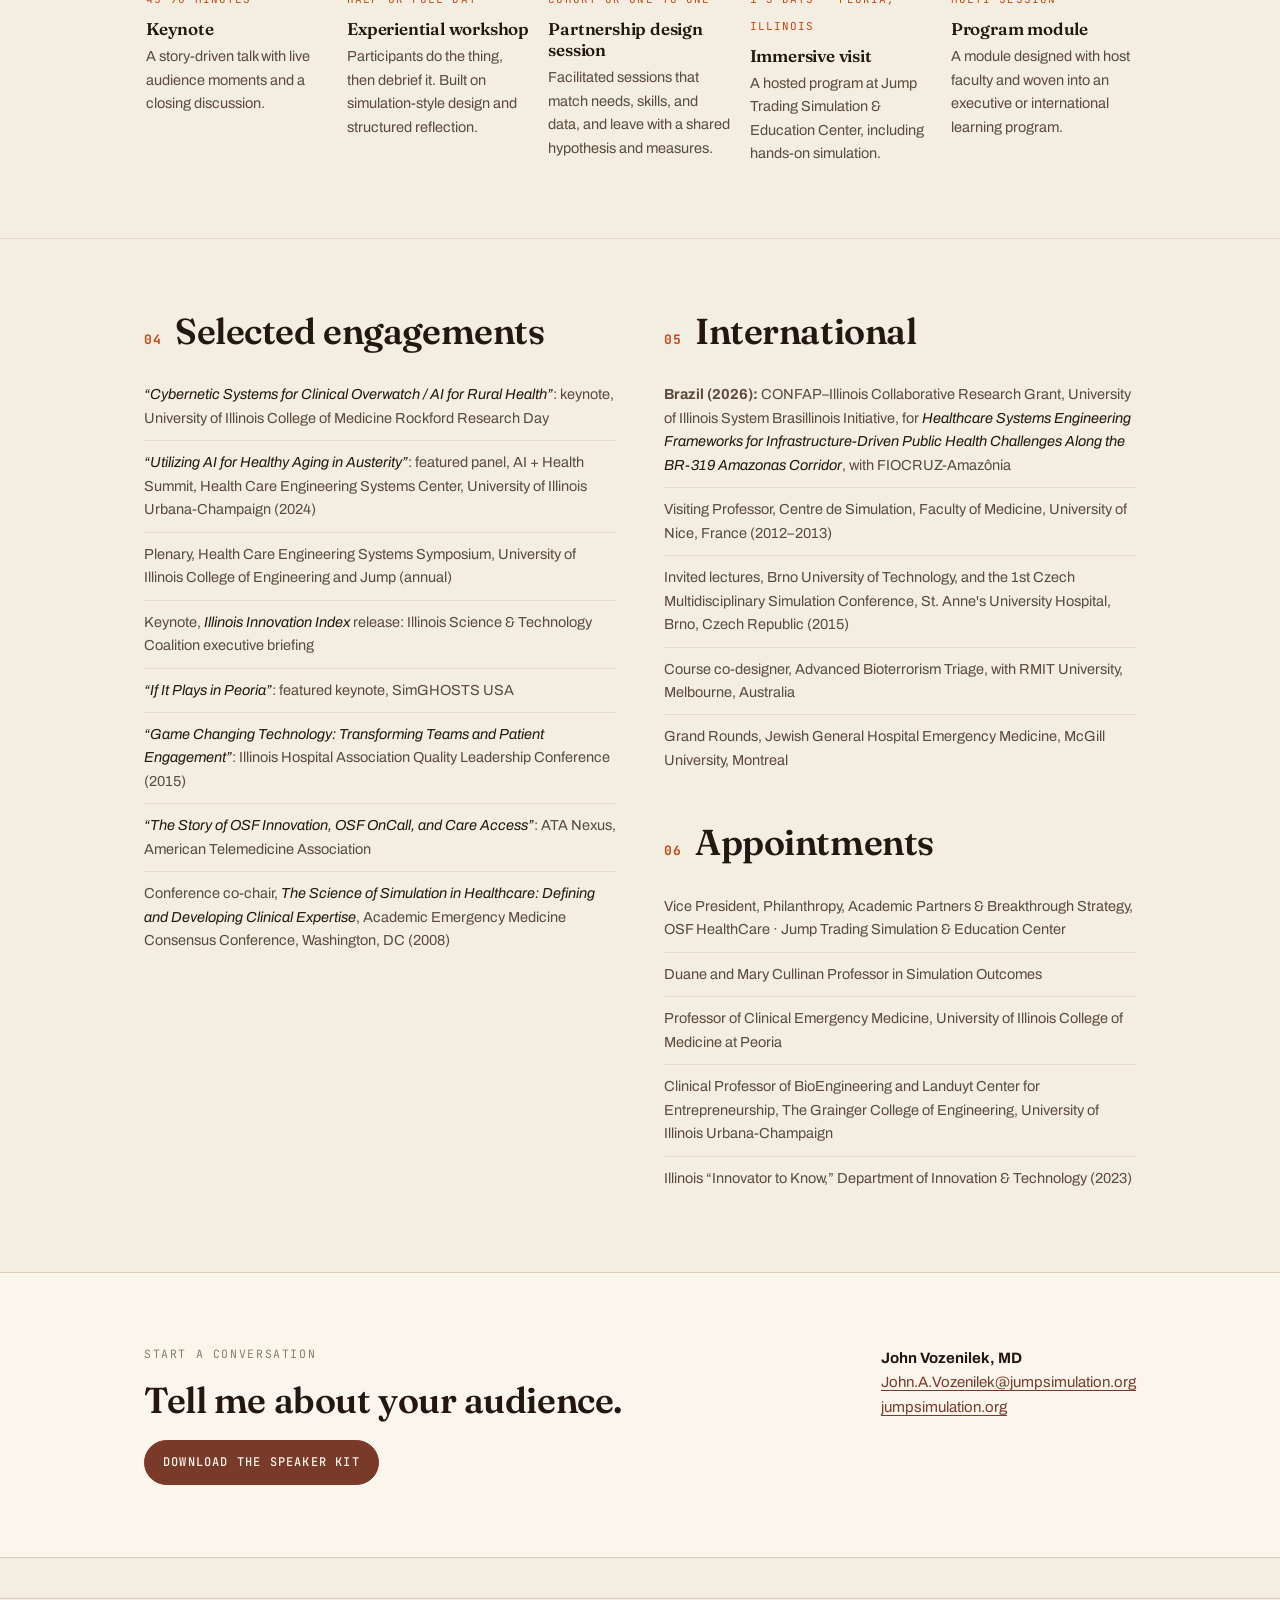
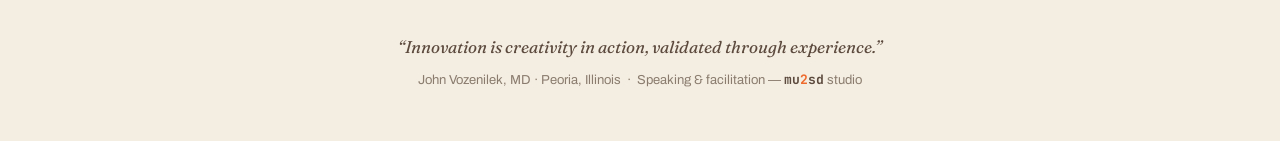
==== commit 07187c54: "Add files via upload" ====
--- a/index.html
+++ b/index.html
@@ -171,6 +171,7 @@
     <div>
       <div class="section-label"><span class="n">05</span><h2>International</h2></div>
       <ul class="refs">
+        <li><b>Brazil (2026):</b> CONFAP–Illinois Collaborative Research Grant, University of Illinois System Brasillinois Initiative, for <i>Healthcare Systems Engineering Frameworks for Infrastructure-Driven Public Health Challenges Along the BR-319 Amazonas Corridor</i>, with FIOCRUZ-Amazônia</li>
         <li>Visiting Professor, Centre de Simulation, Faculty of Medicine, University of Nice, France (2012–2013)</li>
         <li>Invited lectures, Brno University of Technology, and the 1st Czech Multidisciplinary Simulation Conference, St. Anne's University Hospital, Brno, Czech Republic (2015)</li>
         <li>Course co-designer, Advanced Bioterrorism Triage, with RMIT University, Melbourne, Australia</li>
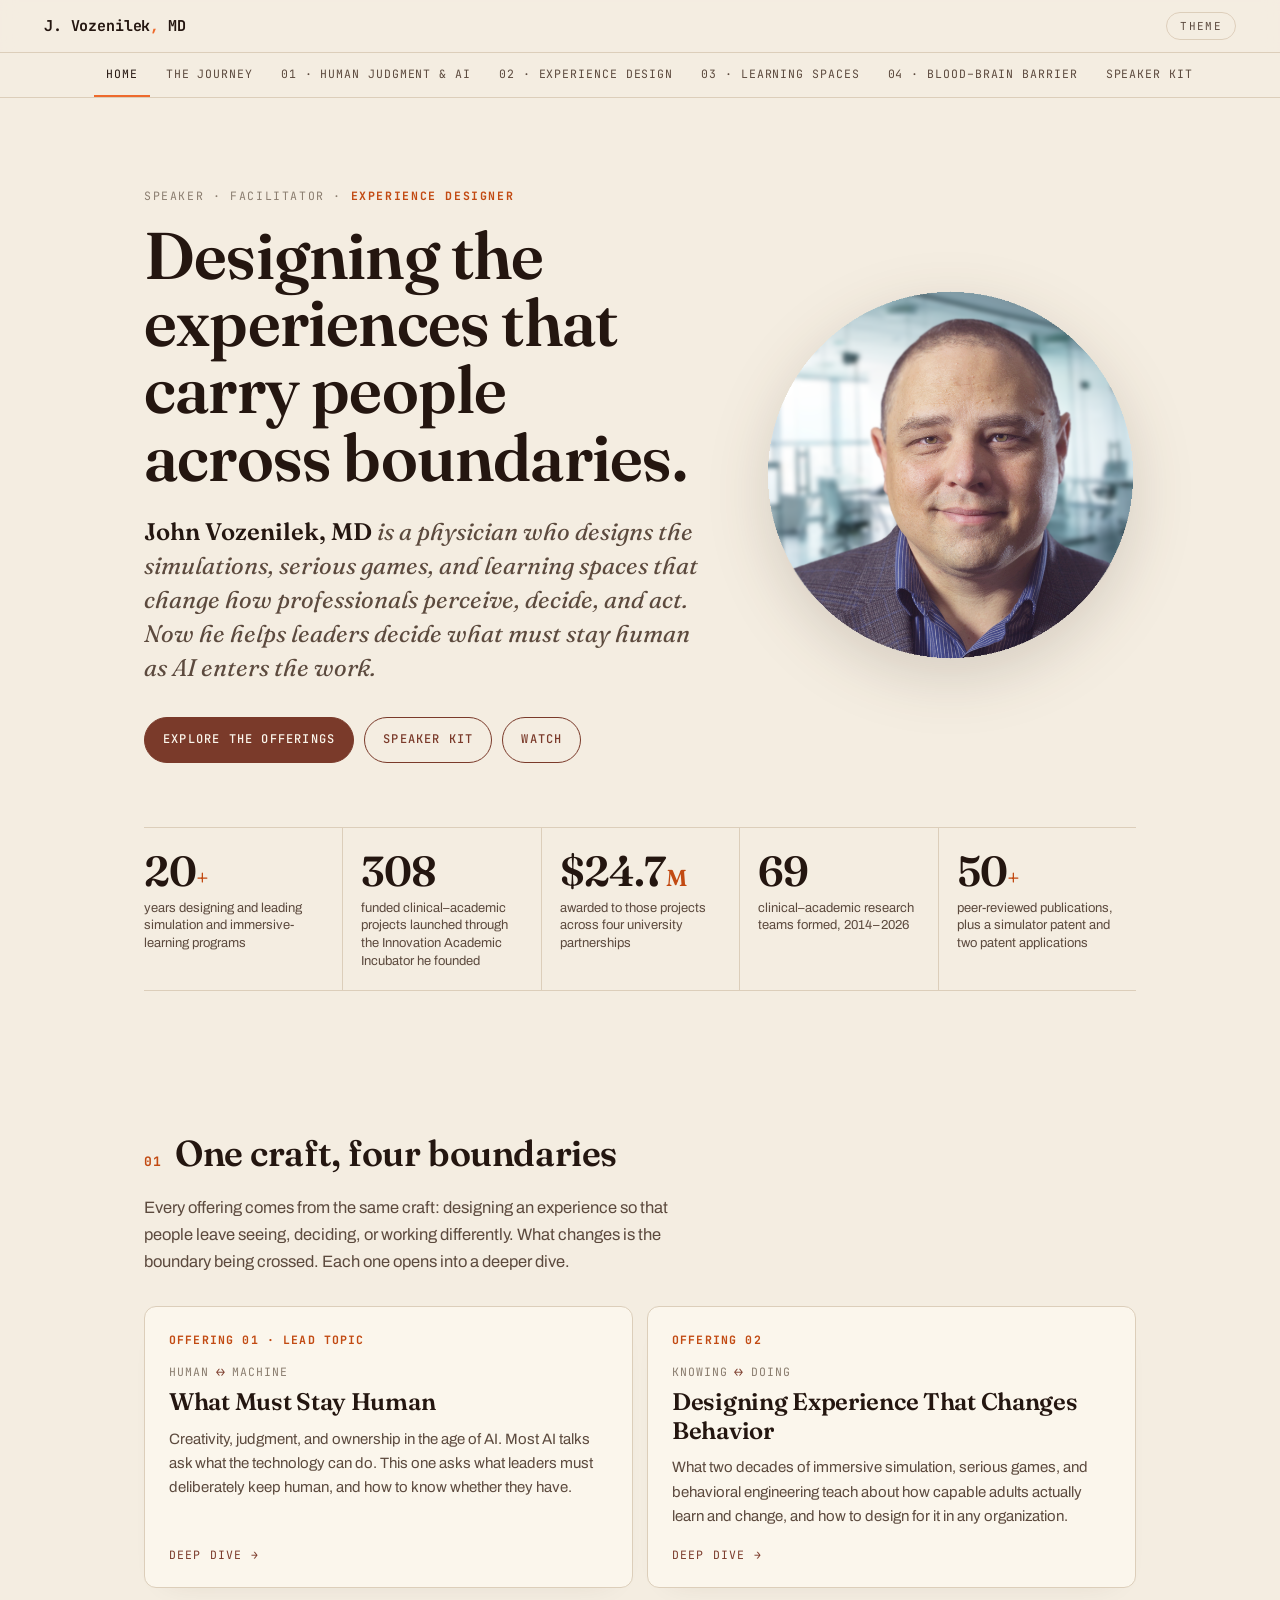
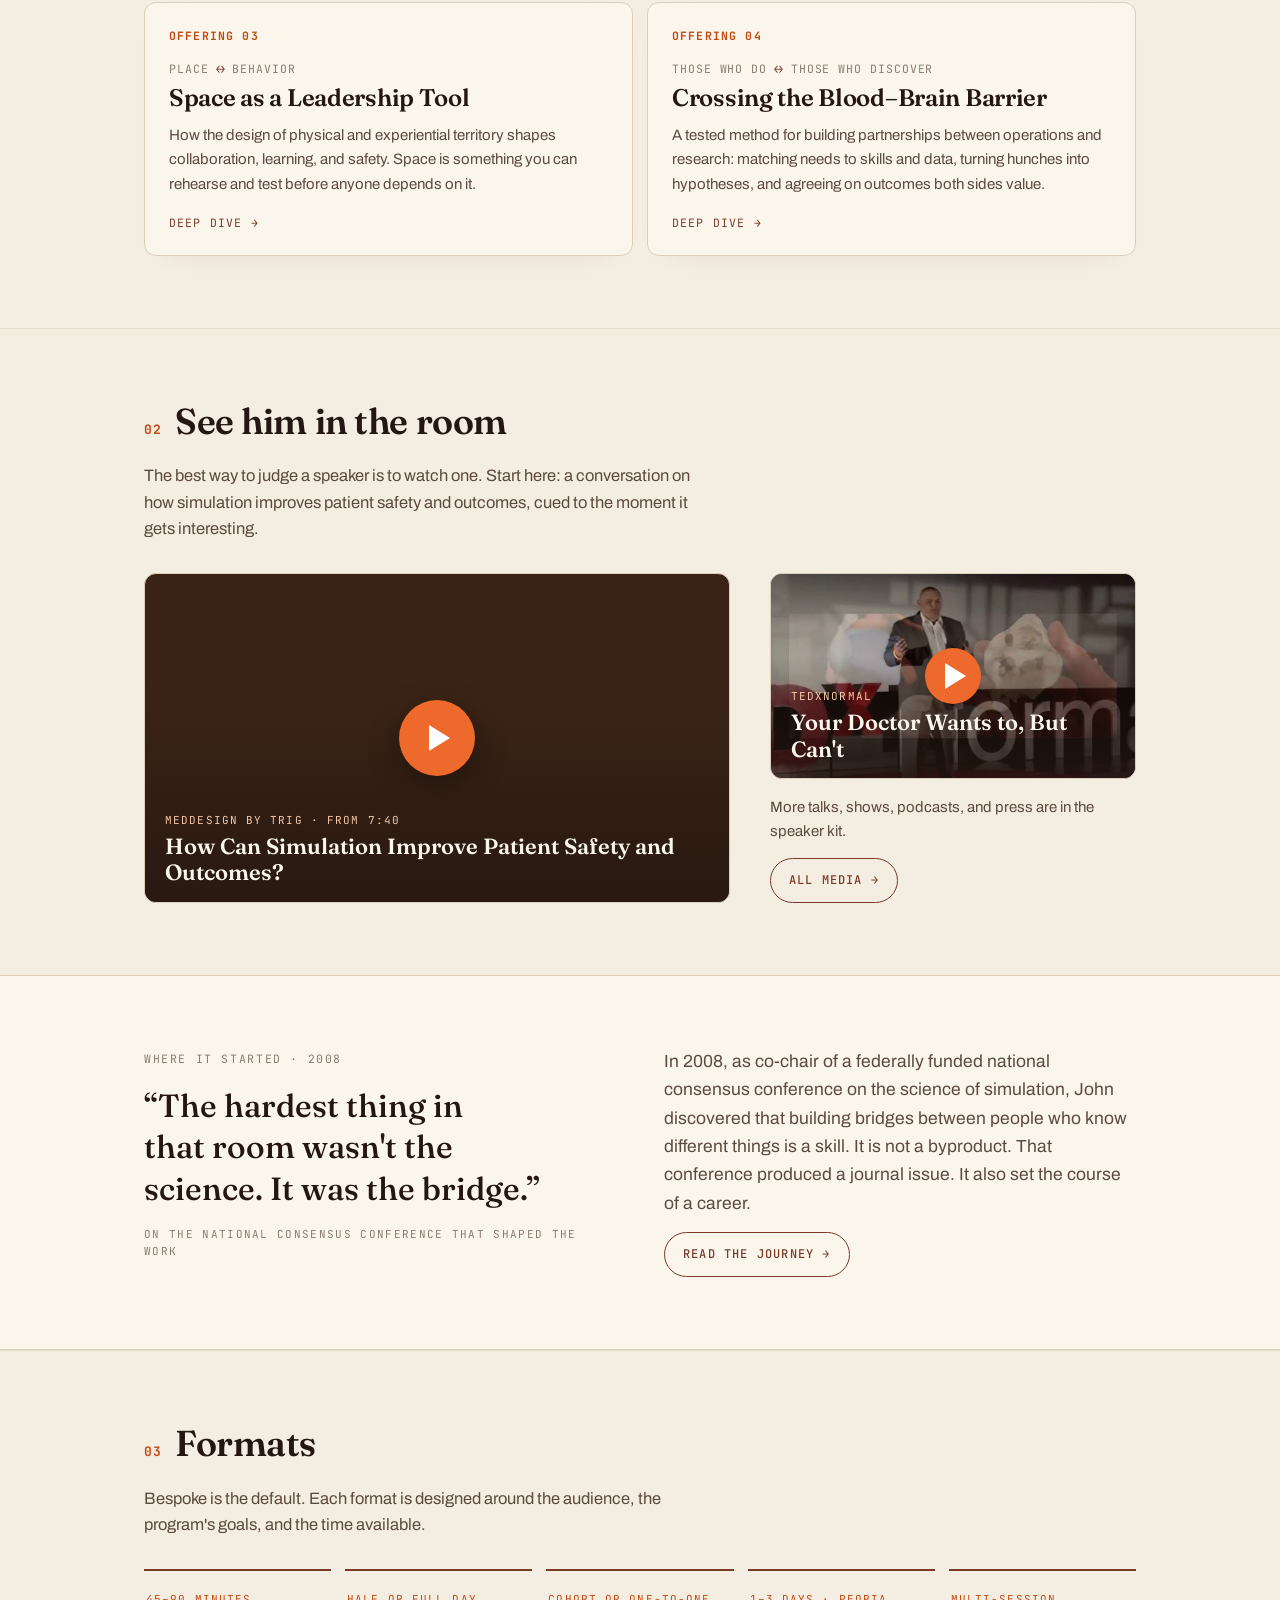
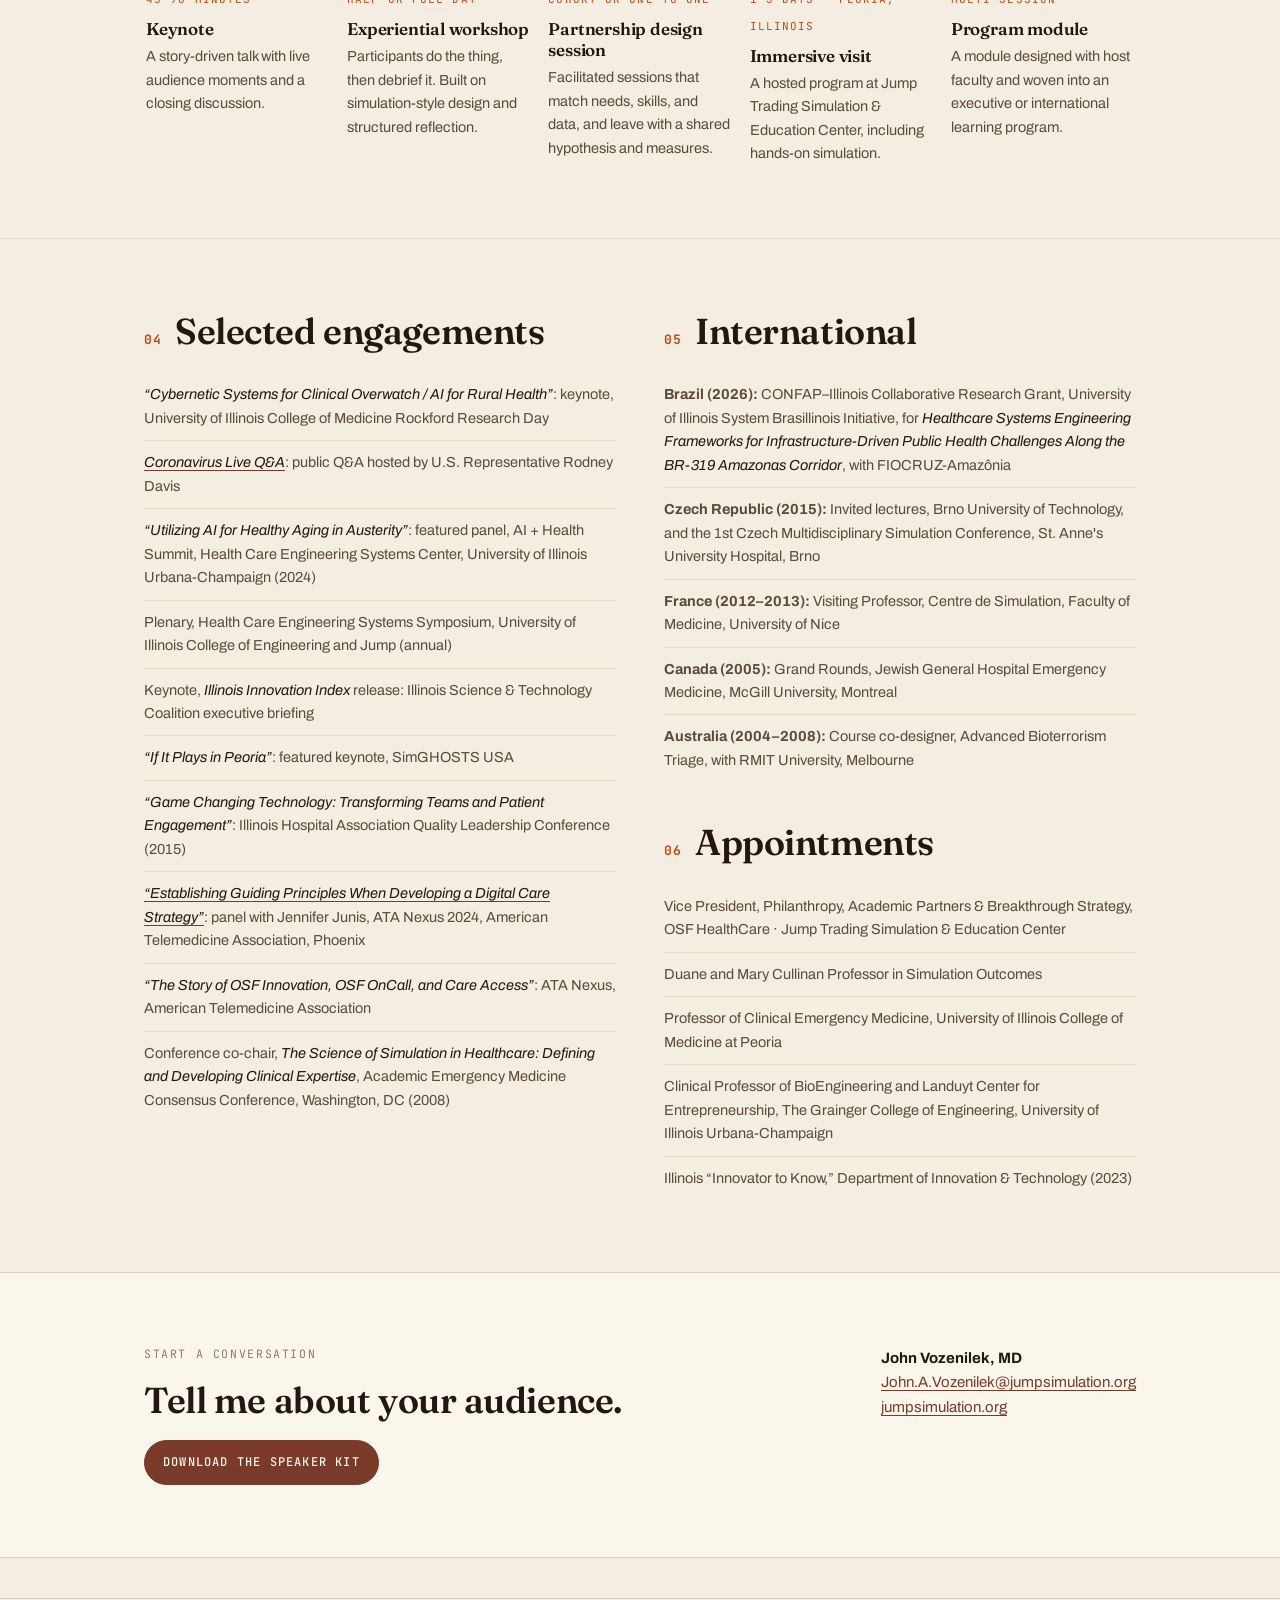
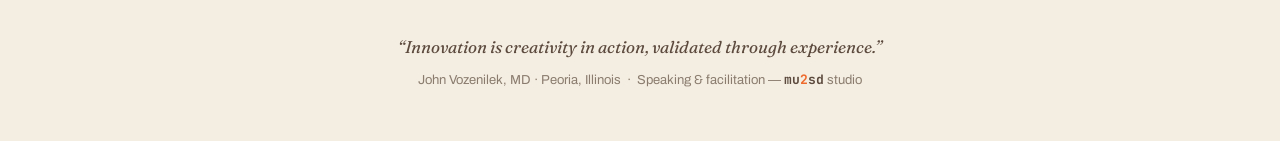
==== commit 2b91f714: "International list: lead each entry with country and dates; add Q&A, ATA Nexus panel, SimGHOSTS keyn" ====
--- a/index.html
+++ b/index.html
@@ -159,11 +159,13 @@
       <div class="section-label"><span class="n">04</span><h2>Selected engagements</h2></div>
       <ul class="refs">
         <li><i>“Cybernetic Systems for Clinical Overwatch / AI for Rural Health”</i>: keynote, University of Illinois College of Medicine Rockford Research Day</li>
+        <li><a href="https://www.youtube.com/watch?v=m7zULT_oj58"><i>Coronavirus Live Q&amp;A</i></a>: public Q&amp;A hosted by U.S. Representative Rodney Davis</li>
         <li><i>“Utilizing AI for Healthy Aging in Austerity”</i>: featured panel, AI + Health Summit, Health Care Engineering Systems Center, University of Illinois Urbana-Champaign (2024)</li>
         <li>Plenary, Health Care Engineering Systems Symposium, University of Illinois College of Engineering and Jump (annual)</li>
         <li>Keynote, <i>Illinois Innovation Index</i> release: Illinois Science &amp; Technology Coalition executive briefing</li>
         <li><i>“If It Plays in Peoria”</i>: featured keynote, SimGHOSTS USA</li>
         <li><i>“Game Changing Technology: Transforming Teams and Patient Engagement”</i>: Illinois Hospital Association Quality Leadership Conference (2015)</li>
+        <li><a href="https://newsroom.osfhealthcare.org/osf-healthcare-experts-establish-guiding-principles-when-developing-digital-care-strategy/"><i>“Establishing Guiding Principles When Developing a Digital Care Strategy”</i></a>: panel with Jennifer Junis, ATA Nexus 2024, American Telemedicine Association, Phoenix</li>
         <li><i>“The Story of OSF Innovation, OSF OnCall, and Care Access”</i>: ATA Nexus, American Telemedicine Association</li>
         <li>Conference co-chair, <i>The Science of Simulation in Healthcare: Defining and Developing Clinical Expertise</i>, Academic Emergency Medicine Consensus Conference, Washington, DC (2008)</li>
       </ul>
@@ -172,10 +174,10 @@
       <div class="section-label"><span class="n">05</span><h2>International</h2></div>
       <ul class="refs">
         <li><b>Brazil (2026):</b> CONFAP–Illinois Collaborative Research Grant, University of Illinois System Brasillinois Initiative, for <i>Healthcare Systems Engineering Frameworks for Infrastructure-Driven Public Health Challenges Along the BR-319 Amazonas Corridor</i>, with FIOCRUZ-Amazônia</li>
-        <li>Visiting Professor, Centre de Simulation, Faculty of Medicine, University of Nice, France (2012–2013)</li>
-        <li>Invited lectures, Brno University of Technology, and the 1st Czech Multidisciplinary Simulation Conference, St. Anne's University Hospital, Brno, Czech Republic (2015)</li>
-        <li>Course co-designer, Advanced Bioterrorism Triage, with RMIT University, Melbourne, Australia</li>
-        <li>Grand Rounds, Jewish General Hospital Emergency Medicine, McGill University, Montreal</li>
+        <li><b>Czech Republic (2015):</b> Invited lectures, Brno University of Technology, and the 1st Czech Multidisciplinary Simulation Conference, St. Anne's University Hospital, Brno</li>
+        <li><b>France (2012–2013):</b> Visiting Professor, Centre de Simulation, Faculty of Medicine, University of Nice</li>
+        <li><b>Canada (2005):</b> Grand Rounds, Jewish General Hospital Emergency Medicine, McGill University, Montreal</li>
+        <li><b>Australia (2004–2008):</b> Course co-designer, Advanced Bioterrorism Triage, with RMIT University, Melbourne</li>
       </ul>
       <div class="section-label" style="margin-top:40px"><span class="n">06</span><h2>Appointments</h2></div>
       <ul class="refs">
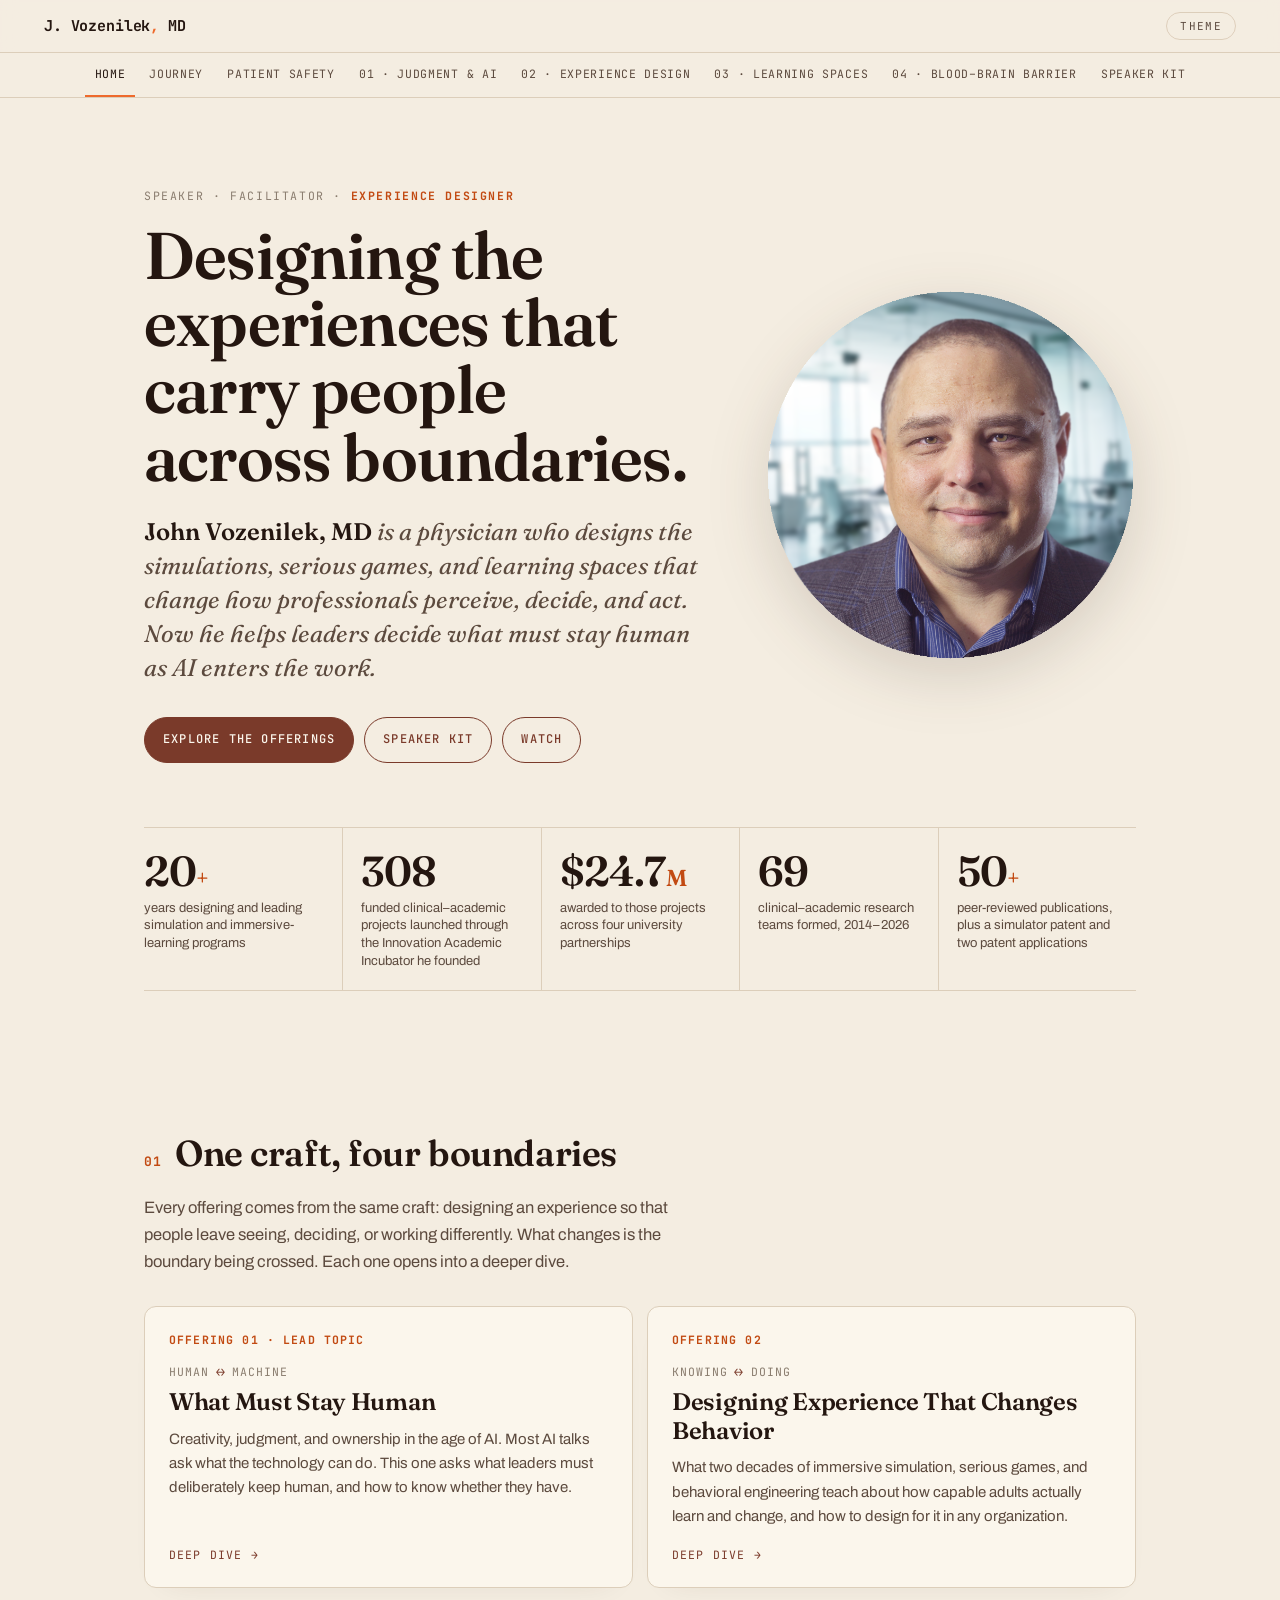
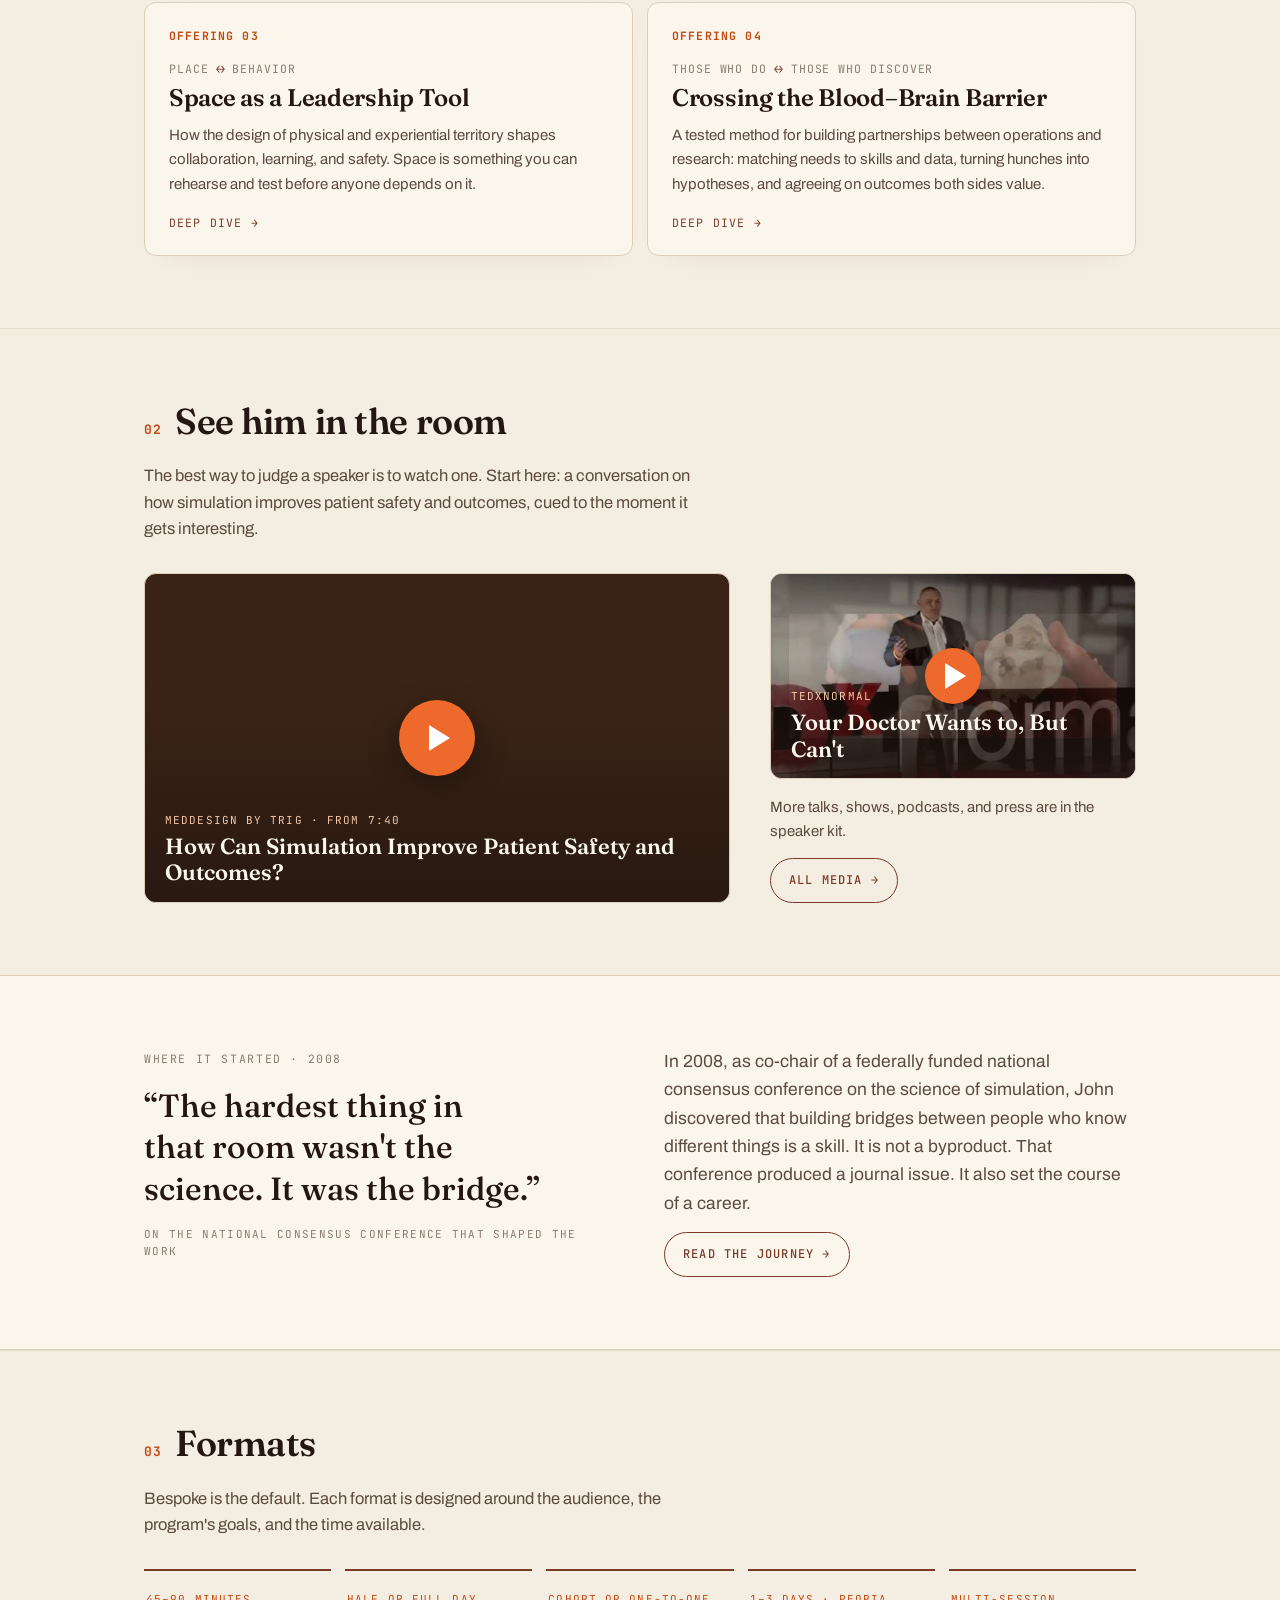
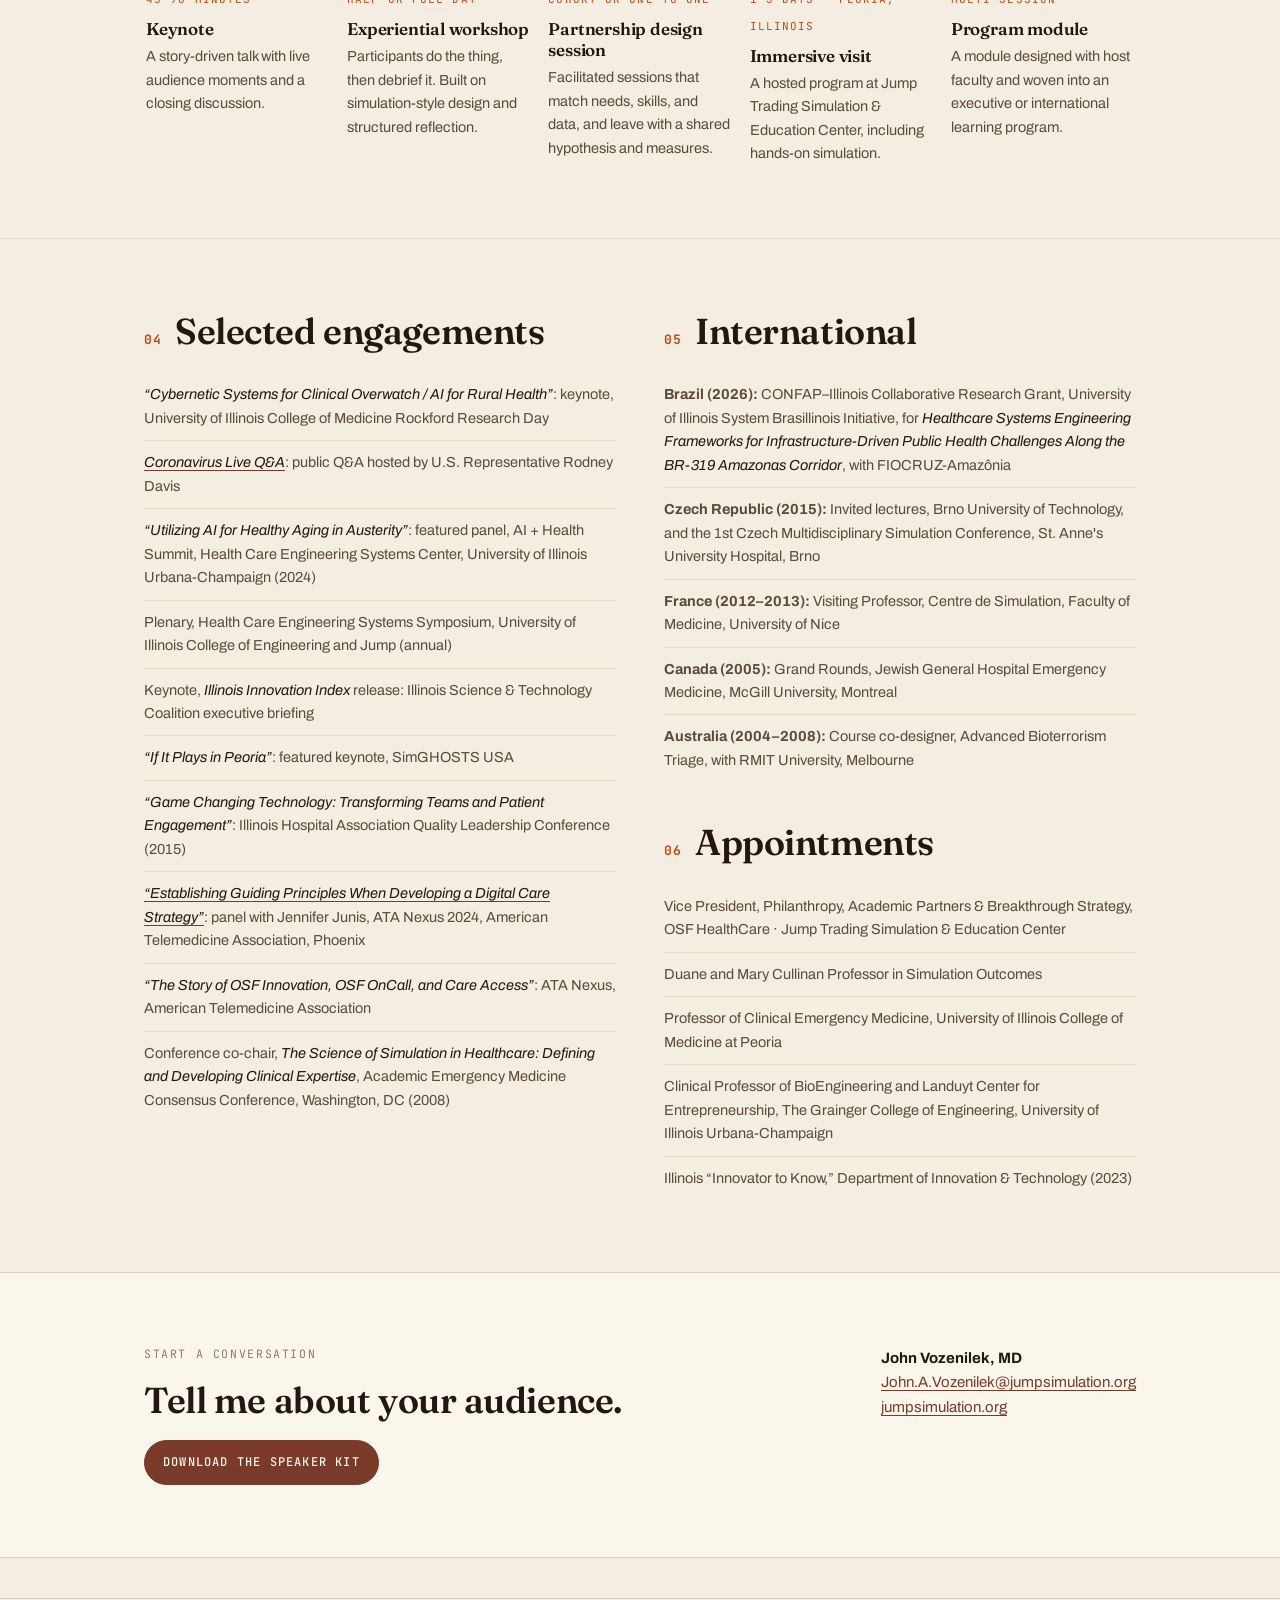
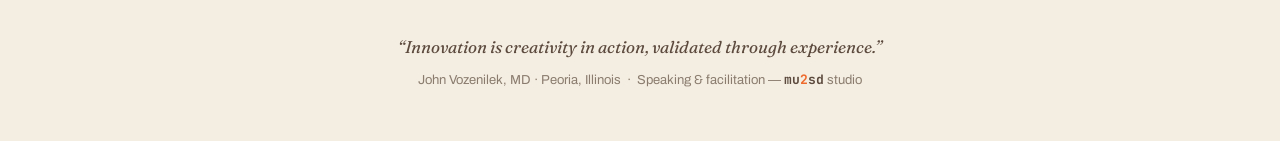
==== commit 7cf1c716: "Add patient safety journey page in site brand; shorten nav labels so all items fit Co-Authored-By: C" ====
--- a/index.html
+++ b/index.html
@@ -25,8 +25,9 @@
 <nav class="subnav" aria-label="Site sections">
   <ul>
     <li><a href="index.html" aria-current="page">Home</a></li>
-    <li><a href="journey.html">The journey</a></li>
-    <li><a href="topics/what-must-stay-human.html">01 · Human judgment &amp; AI</a></li>
+    <li><a href="journey.html">Journey</a></li>
+    <li><a href="patient-safety.html">Patient safety</a></li>
+    <li><a href="topics/what-must-stay-human.html">01 · Judgment &amp; AI</a></li>
     <li><a href="topics/designing-experience.html">02 · Experience design</a></li>
     <li><a href="topics/space-as-leadership.html">03 · Learning spaces</a></li>
     <li><a href="topics/blood-brain-barrier.html">04 · Blood–brain barrier</a></li>
--- a/assets/css/site.css
+++ b/assets/css/site.css
@@ -70,13 +70,13 @@
 .toggle:hover{border-color:var(--brand); color:var(--brand);}
 .subnav{border-bottom:1px solid var(--hair); background:var(--ground);}
 .subnav ul{
-  list-style:none; margin:0 auto; padding:0 clamp(16px,4vw,44px); max-width:1180px;
+  list-style:none; margin:0 auto; padding:0 clamp(16px,3vw,32px); max-width:1320px; justify-content:safe center;
   display:flex; gap:4px; overflow-x:auto; scrollbar-width:none;
 }
 .subnav ul::-webkit-scrollbar{display:none;}
 .subnav a{
-  display:block; padding:12px 12px 11px; white-space:nowrap; text-decoration:none;
-  font-family:"JetBrains Mono",monospace; font-size:11.5px; letter-spacing:.08em; text-transform:uppercase;
+  display:block; padding:12px 10px 11px; white-space:nowrap; text-decoration:none;
+  font-family:"JetBrains Mono",monospace; font-size:11.5px; letter-spacing:.06em; text-transform:uppercase;
   color:var(--ink-soft); border-bottom:2px solid transparent;
 }
 .subnav a:hover{color:var(--ink);}
@@ -355,3 +355,6 @@
 .still{margin:16px 0 0; max-width:620px;}
 .still img{width:100%; border-radius:var(--radius); border:1px solid var(--hair);}
 .still figcaption{font-size:13.5px; color:var(--ink-faint); margin-top:8px; font-style:italic; font-family:"Fraunces",Georgia,serif;}
+
+/* Mobile nav: fade on the right edge signals more items */
+@media (max-width:1100px){ .subnav{position:relative;} .subnav::after{content:""; position:absolute; top:0; right:0; bottom:1px; width:36px; pointer-events:none; background:linear-gradient(90deg, transparent, var(--ground));} }
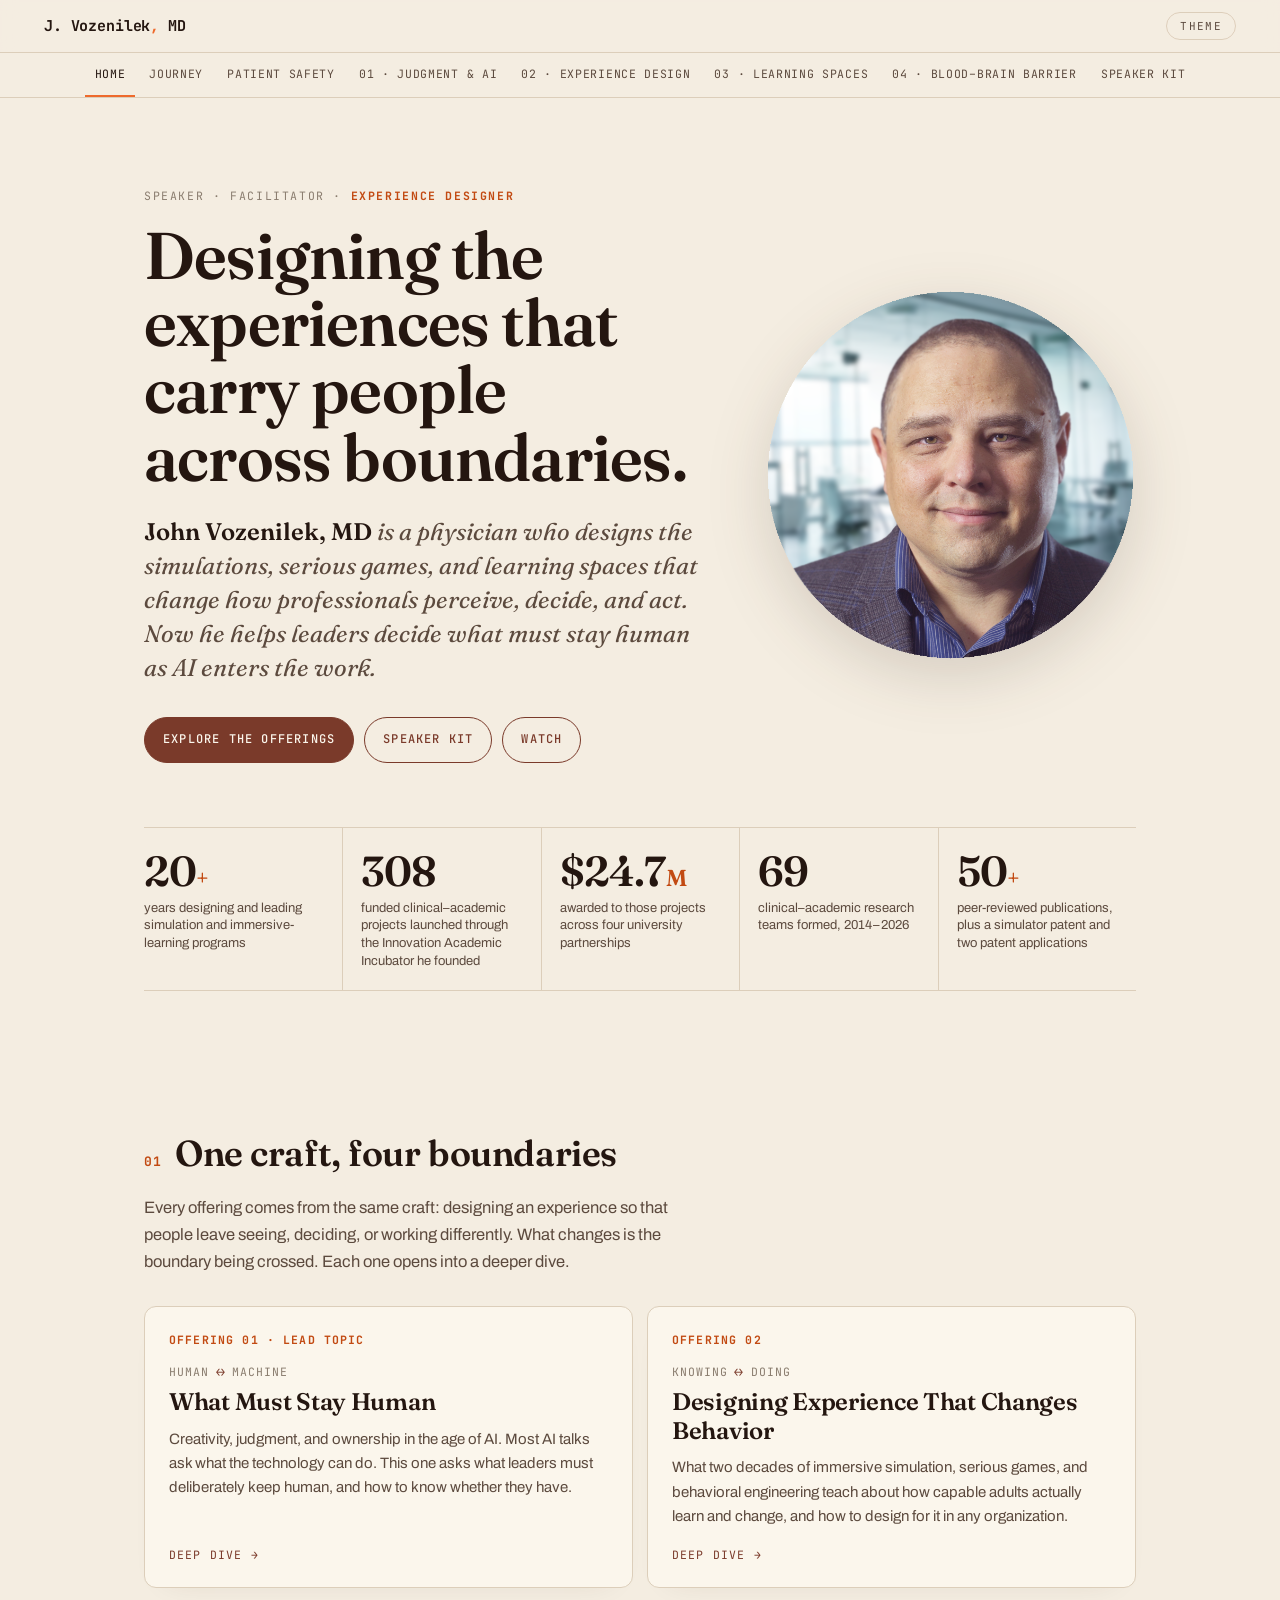
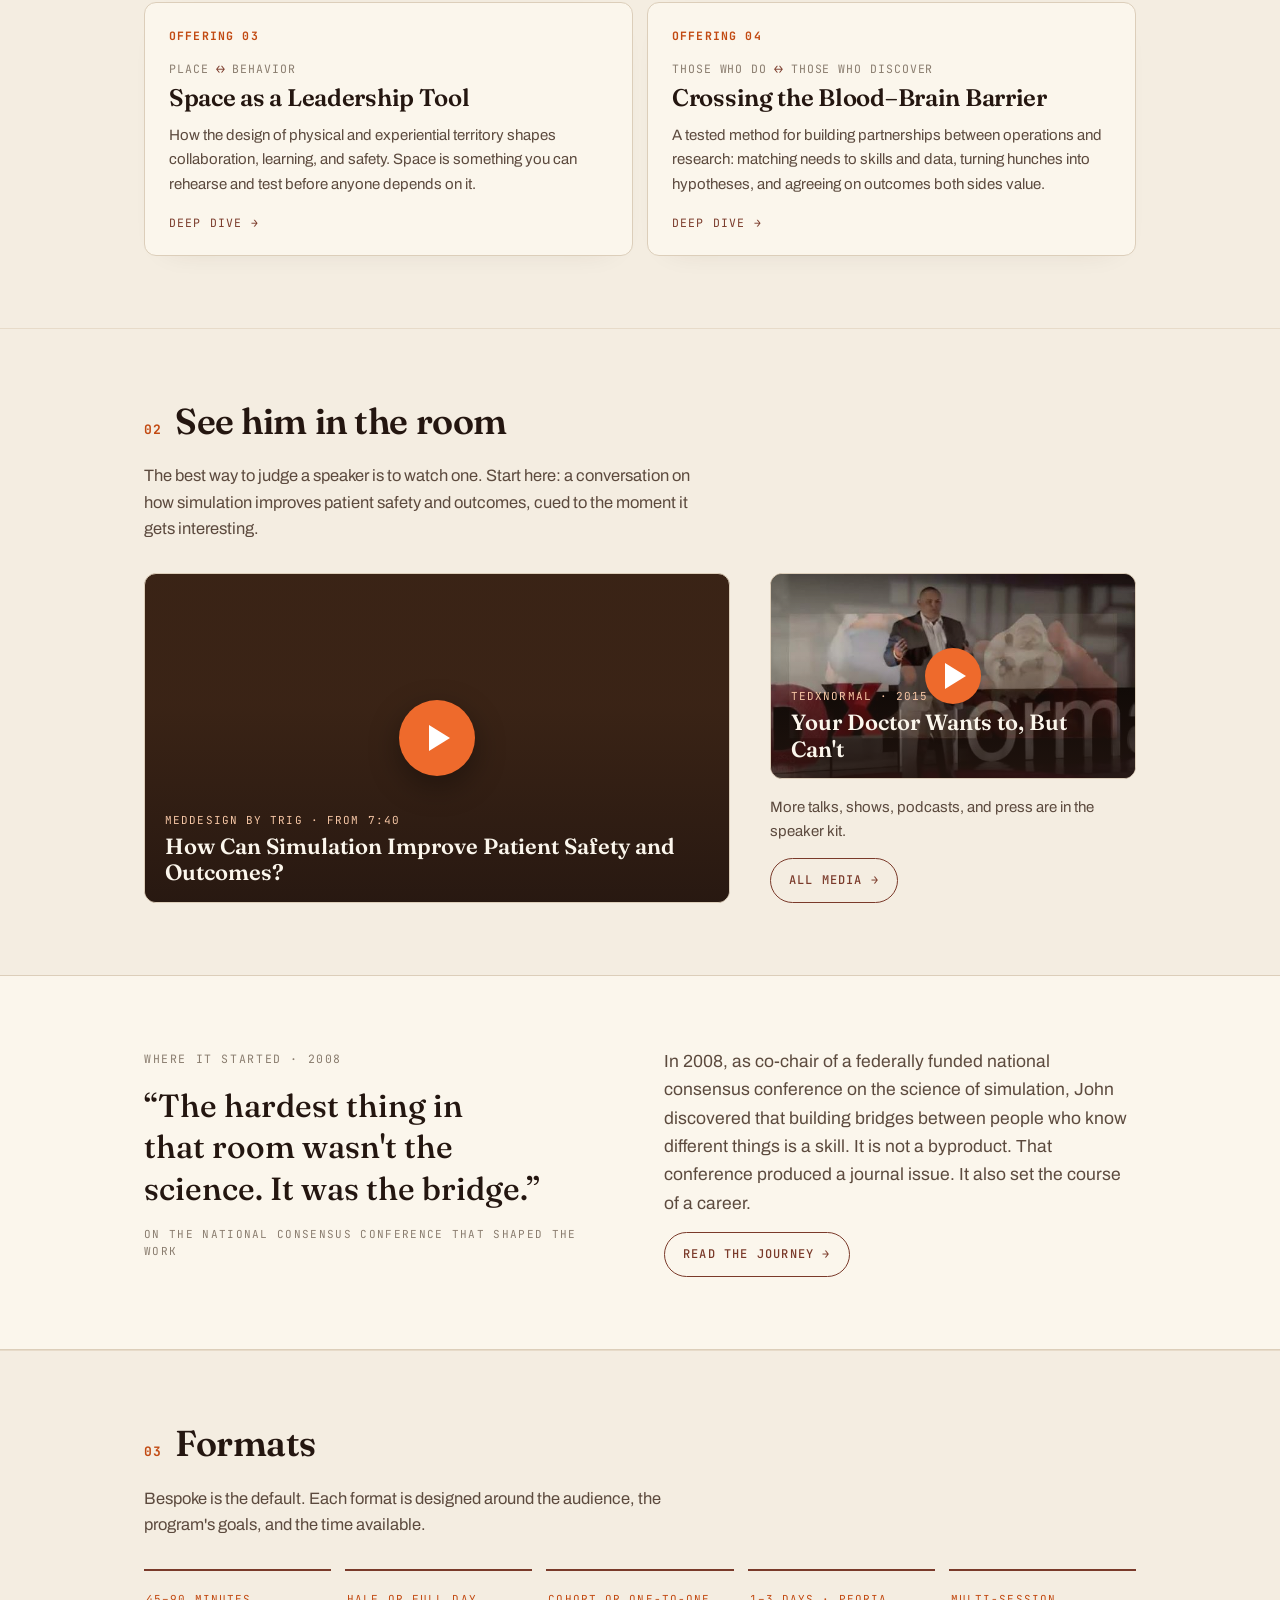
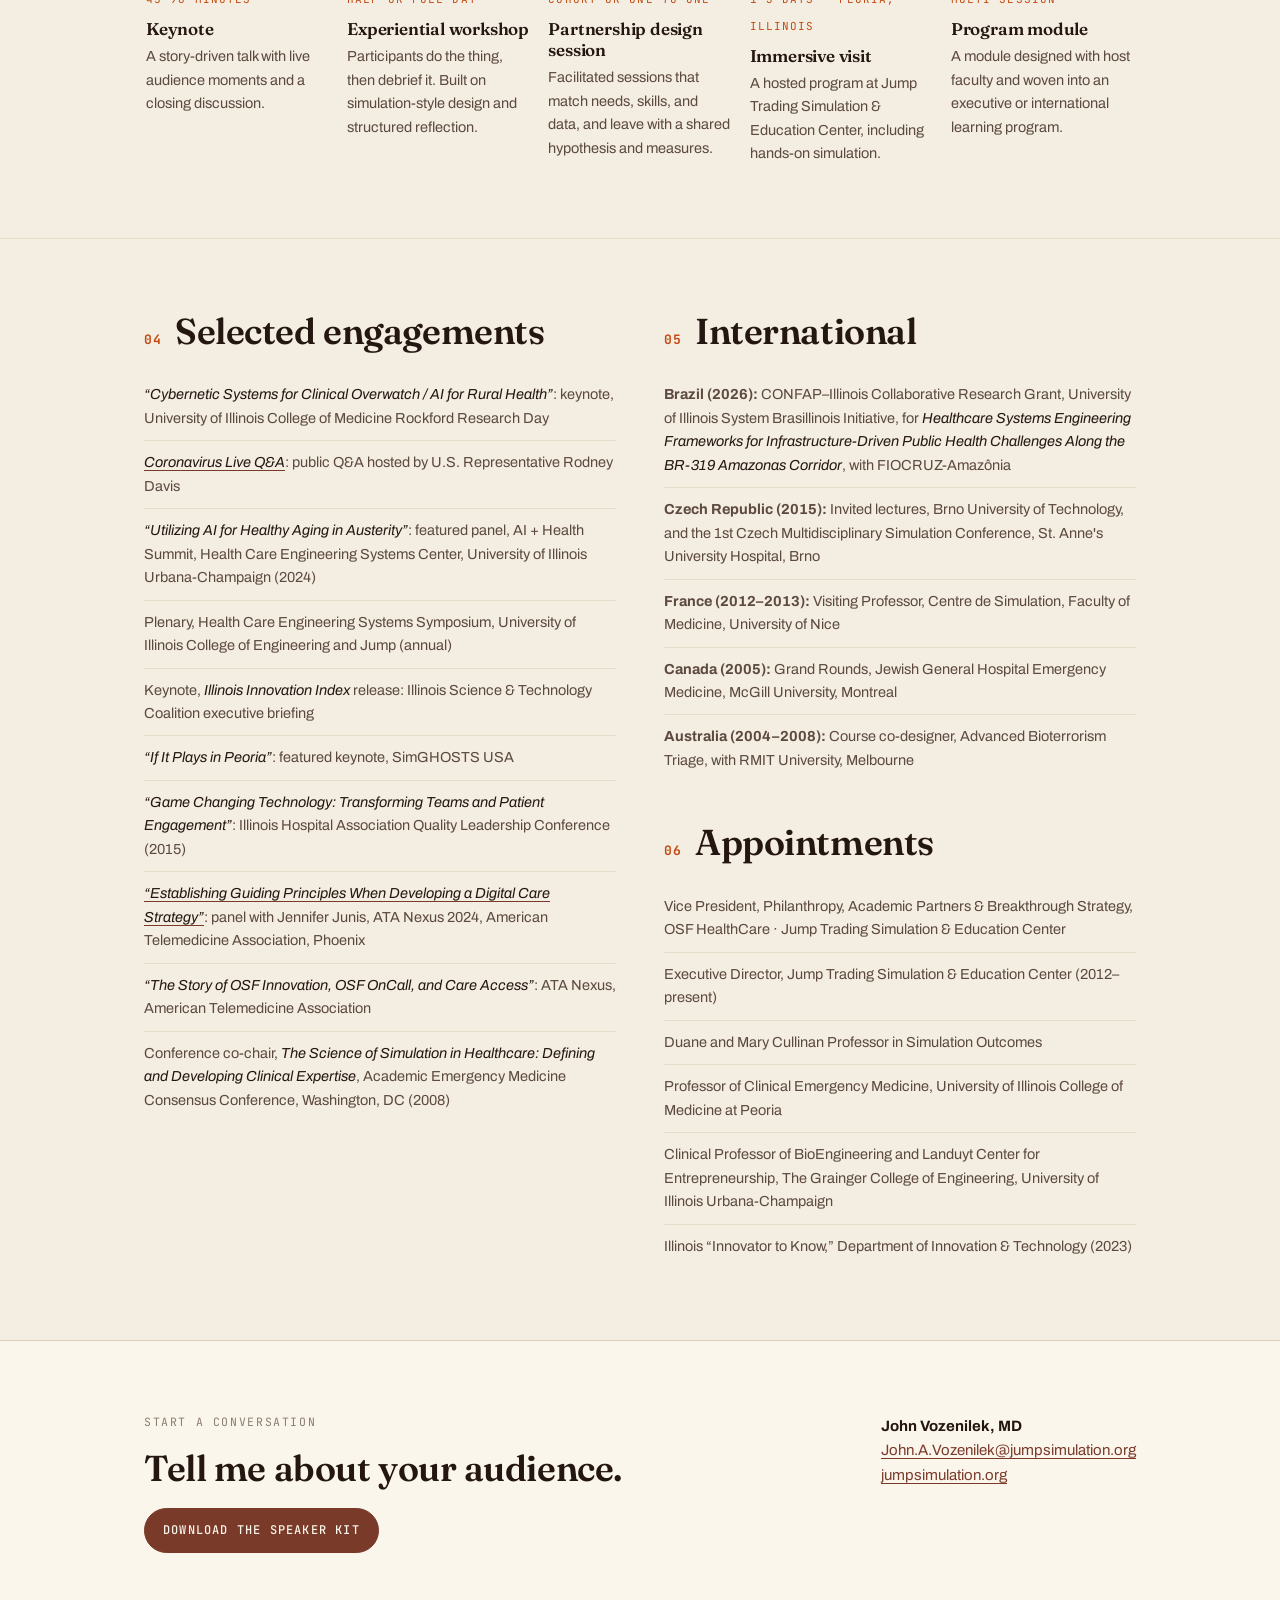
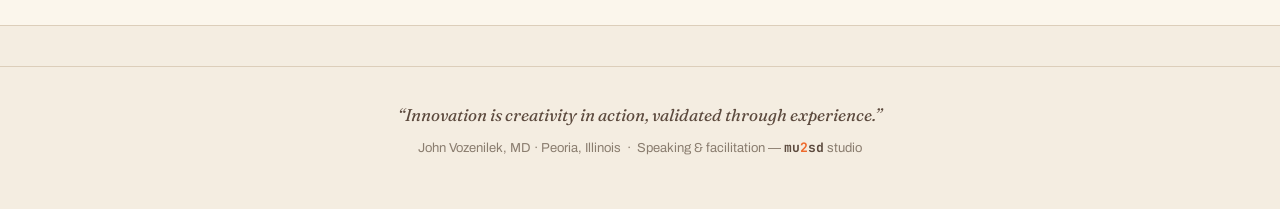
==== commit 10b3a8e6: "Use Executive Director title for Jump, date TEDx 2015, sharpen Oli scope, add CV-on-request to kit C" ====
--- a/index.html
+++ b/index.html
@@ -116,7 +116,7 @@
           <a class="facade" href="https://www.youtube.com/watch?v=NiRxICEj-1o" data-yt="NiRxICEj-1o" aria-label="Play: Your Doctor Wants to, But Can't, TEDxNormal">
             <img class="thumb" src="assets/img/tedx-stage.jpg" alt="" loading="lazy">
             <span class="shade"></span><span class="play" style="width:56px;height:56px"></span>
-            <span class="cap"><span>TEDxNormal</span><b>Your Doctor Wants to, But Can't</b></span>
+            <span class="cap"><span>TEDxNormal · 2015</span><b>Your Doctor Wants to, But Can't</b></span>
           </a>
         </div>
         <p style="margin-top:16px; color:var(--ink-soft); font-size:15px">More talks, shows, podcasts, and press are in the speaker kit.</p>
@@ -183,6 +183,7 @@
       <div class="section-label" style="margin-top:40px"><span class="n">06</span><h2>Appointments</h2></div>
       <ul class="refs">
         <li>Vice President, Philanthropy, Academic Partners &amp; Breakthrough Strategy, OSF HealthCare · Jump Trading Simulation &amp; Education Center</li>
+        <li>Executive Director, Jump Trading Simulation &amp; Education Center (2012–present)</li>
         <li>Duane and Mary Cullinan Professor in Simulation Outcomes</li>
         <li>Professor of Clinical Emergency Medicine, University of Illinois College of Medicine at Peoria</li>
         <li>Clinical Professor of BioEngineering and Landuyt Center for Entrepreneurship, The Grainger College of Engineering, University of Illinois Urbana-Champaign</li>
--- a/assets/css/site.css
+++ b/assets/css/site.css
@@ -42,7 +42,7 @@
   font-family:"Archivo",system-ui,-apple-system,sans-serif;
   font-size:16.5px; line-height:1.62; -webkit-font-smoothing:antialiased;
 }
-img{max-width:100%; display:block;}
+img{max-width:100%; height:auto; display:block;}
 a{color:var(--cognac); text-decoration-thickness:1px; text-underline-offset:3px;}
 a:hover{color:var(--orange-lo);}
 :focus-visible{outline:2px solid var(--orange); outline-offset:3px; border-radius:4px;}
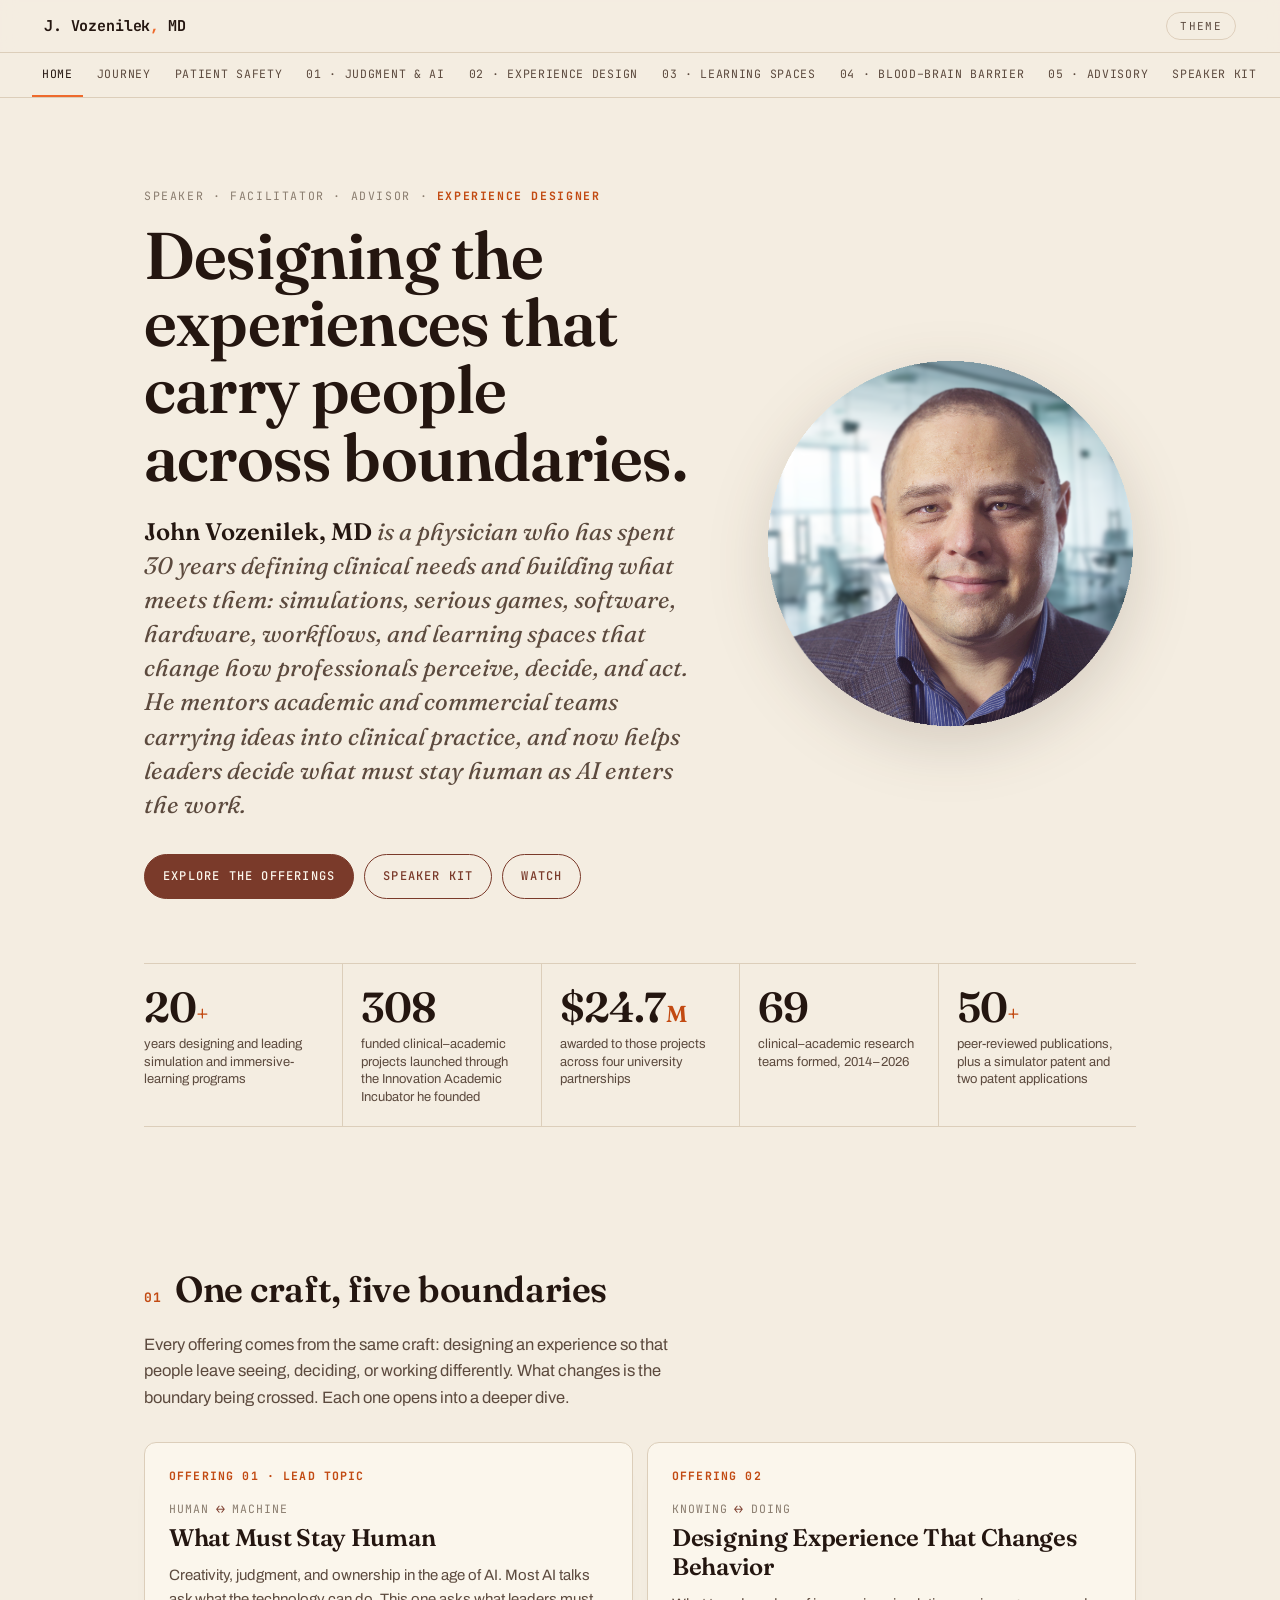
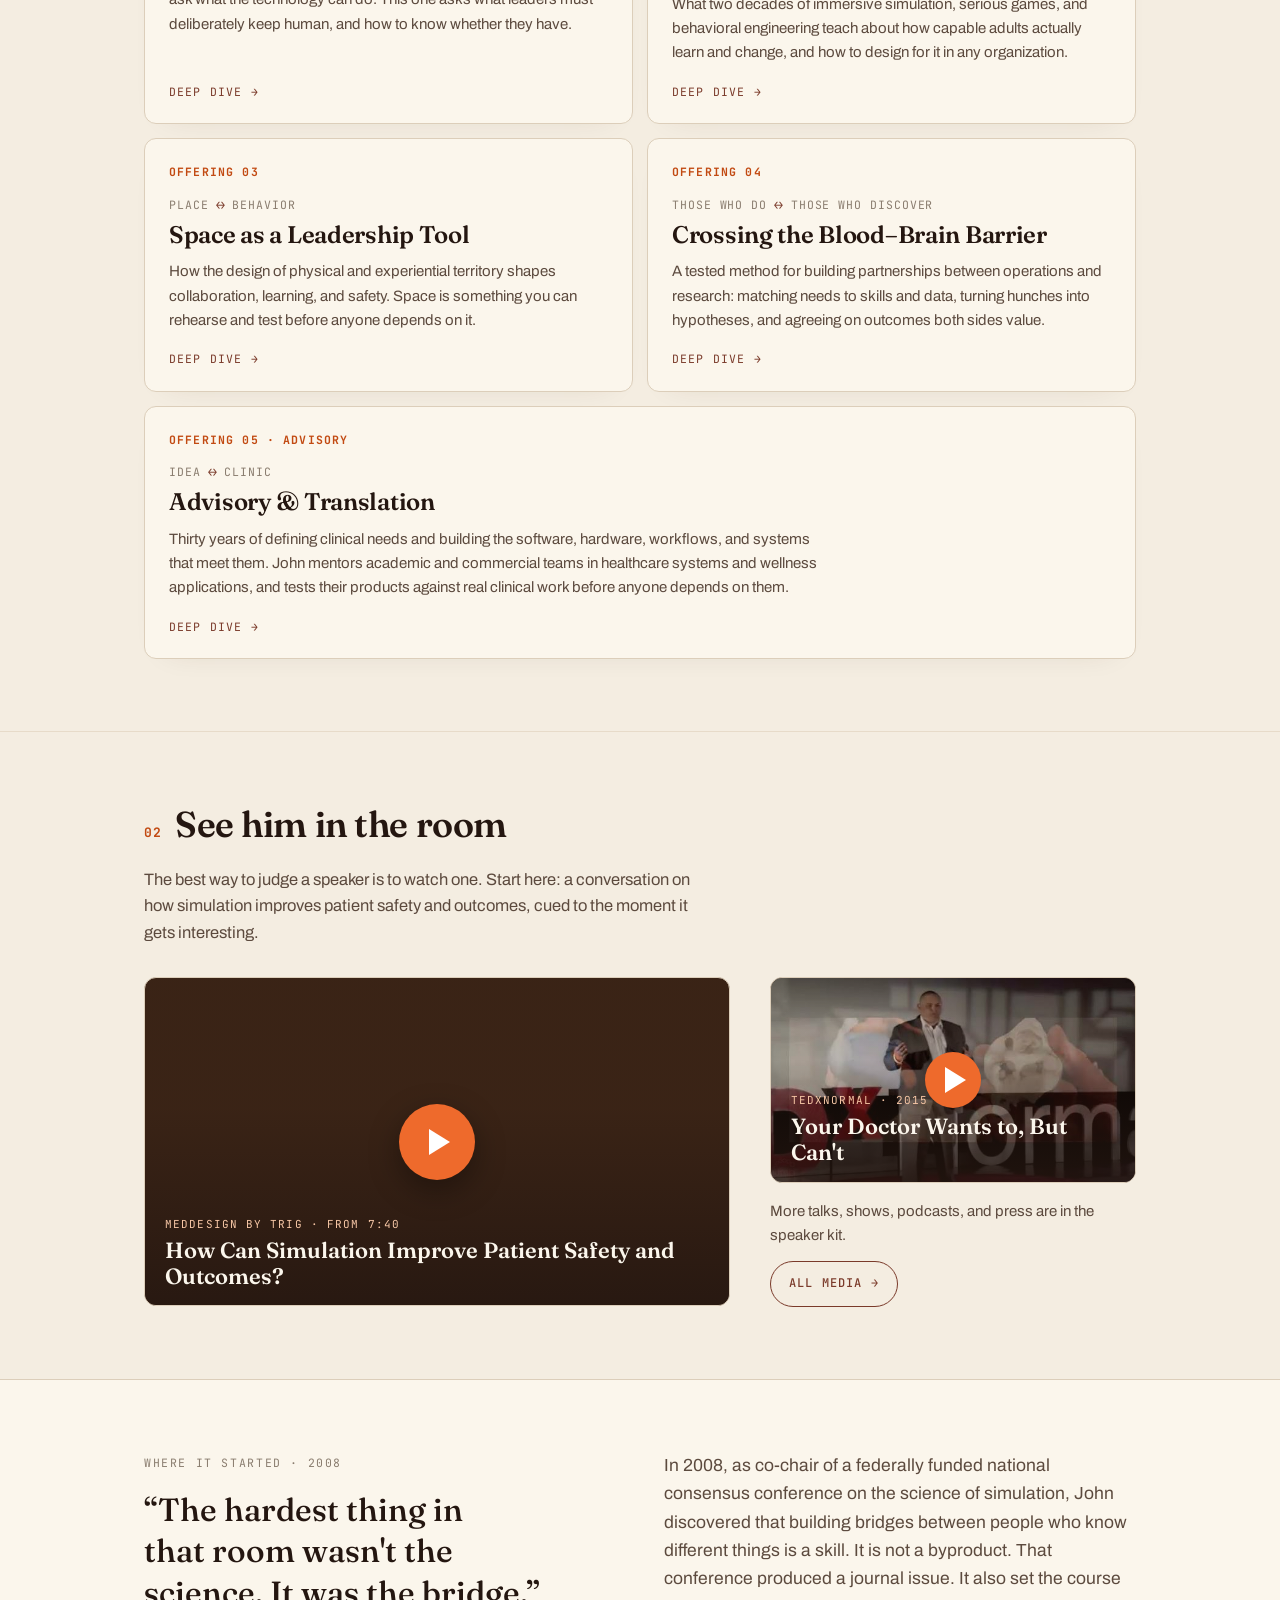
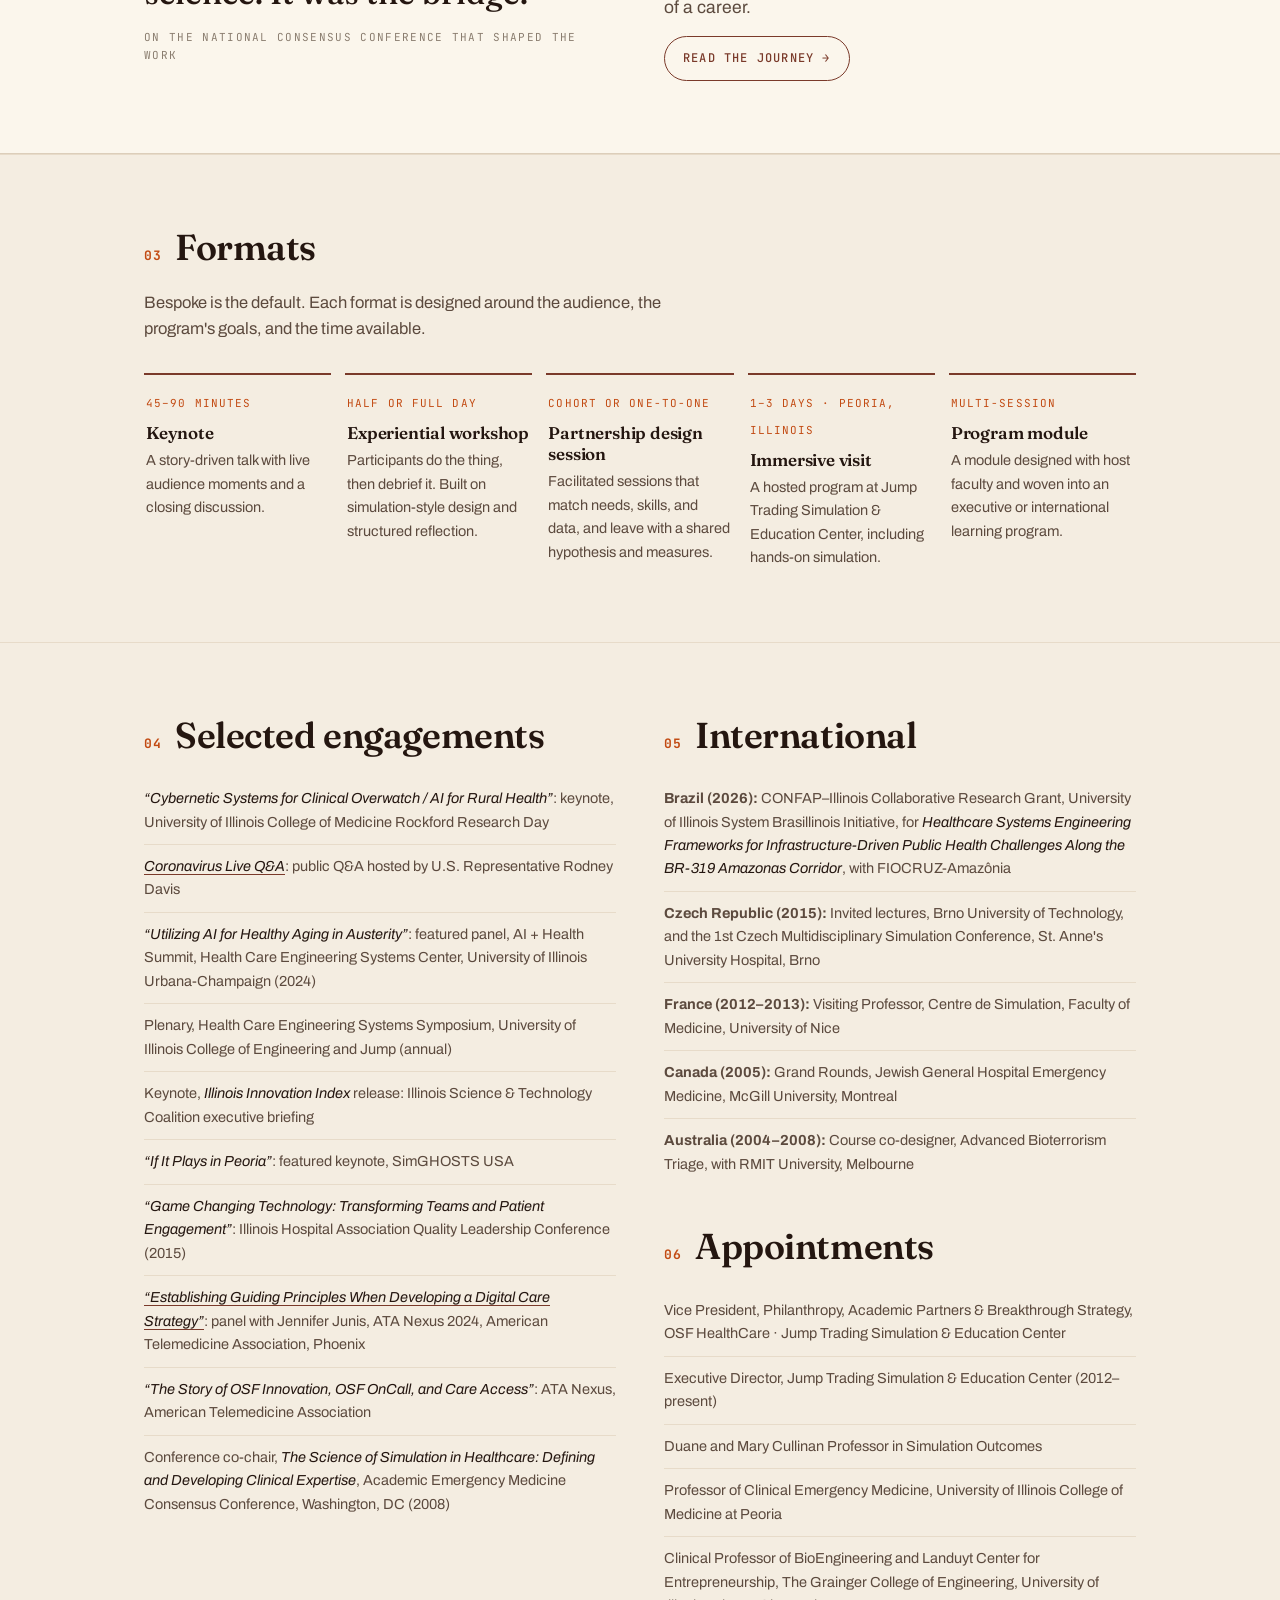
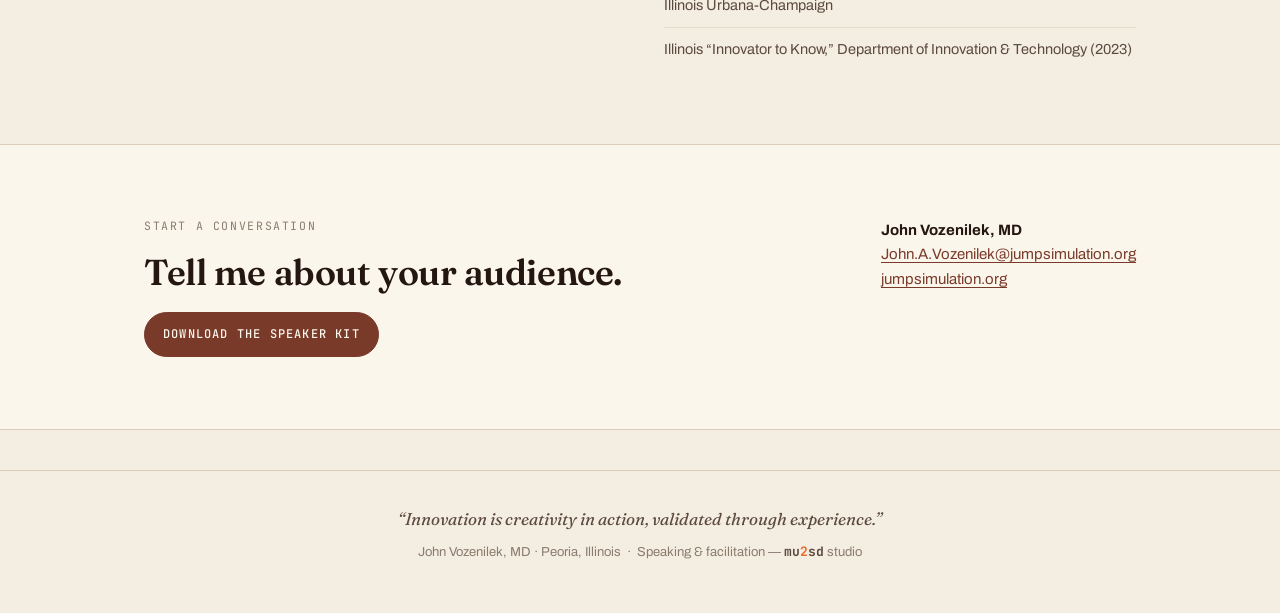
==== commit 9522a030: "Add Offering 05: Advisory & Translation; widen home hero - New deep-dive page topics/advisory-transl" ====
--- a/index.html
+++ b/index.html
@@ -4,11 +4,11 @@
 <meta charset="utf-8">
 <meta name="viewport" content="width=device-width, initial-scale=1">
 <title>John Vozenilek, MD — Speaking & Facilitation</title>
-<meta name="description" content="Physician and experience designer. Keynotes, workshops, and immersive programs on human judgment in the age of AI, experience design, learning spaces, and clinical–academic partnership.">
+<meta name="description" content="Physician, experience designer, and advisor. Keynotes, workshops, immersive programs, and advisory work on human judgment in the age of AI, experience design, learning spaces, clinical–academic partnership, and carrying ideas into clinical practice.">
 <meta name="author" content="John Vozenilek, MD">
 <meta property="og:type" content="website">
 <meta property="og:title" content="John Vozenilek, MD — Speaking & Facilitation">
-<meta property="og:description" content="Physician and experience designer. Keynotes, workshops, and immersive programs on human judgment in the age of AI, experience design, learning spaces, and clinical–academic partnership.">
+<meta property="og:description" content="Physician, experience designer, and advisor. Keynotes, workshops, immersive programs, and advisory work on human judgment in the age of AI, experience design, learning spaces, clinical–academic partnership, and carrying ideas into clinical practice.">
 <meta property="og:image" content="https://drvoz.github.io/bespoke/assets/img/og-card.png">
 <meta name="twitter:card" content="summary_large_image">
 <link rel="icon" type="image/svg+xml" href="assets/img/favicon.svg">
@@ -31,6 +31,7 @@
     <li><a href="topics/designing-experience.html">02 · Experience design</a></li>
     <li><a href="topics/space-as-leadership.html">03 · Learning spaces</a></li>
     <li><a href="topics/blood-brain-barrier.html">04 · Blood–brain barrier</a></li>
+    <li><a href="topics/advisory-translation.html">05 · Advisory</a></li>
     <li><a href="kit.html">Speaker kit</a></li>
   </ul>
 </nav>
@@ -38,9 +39,9 @@
 <header class="hero">
   <div class="wrap hero-grid">
     <div>
-      <p class="kicker">Speaker · Facilitator · <b>Experience designer</b></p>
+      <p class="kicker">Speaker · Facilitator · Advisor · <b>Experience designer</b></p>
       <h1>Designing the experiences that carry people across boundaries.</h1>
-      <p class="lede"><b>John Vozenilek, MD</b> is a physician who designs the simulations, serious games, and learning spaces that change how professionals perceive, decide, and act. Now he helps leaders decide what must stay human as AI enters the work.</p>
+      <p class="lede"><b>John Vozenilek, MD</b> is a physician who has spent 30 years defining clinical needs and building what meets them: simulations, serious games, software, hardware, workflows, and learning spaces that change how professionals perceive, decide, and act. He mentors academic and commercial teams carrying ideas into clinical practice, and now helps leaders decide what must stay human as AI enters the work.</p>
       <div class="actions">
         <a class="btn primary" href="#offerings">Explore the offerings</a>
         <a class="btn ghost" href="kit.html">Speaker kit</a>
@@ -64,7 +65,7 @@
 
 <section id="offerings">
   <div class="wrap">
-    <div class="section-label"><span class="n">01</span><h2>One craft, four boundaries</h2></div>
+    <div class="section-label"><span class="n">01</span><h2>One craft, five boundaries</h2></div>
     <p class="sect-note">Every offering comes from the same craft: designing an experience so that people leave seeing, deciding, or working differently. What changes is the boundary being crossed. Each one opens into a deeper dive.</p>
     <div class="thread">
       <a class="offer" href="topics/what-must-stay-human.html">
@@ -93,6 +94,13 @@
         <span class="cross">Those who do <i>↔</i> those who discover</span>
         <h3>Crossing the Blood–Brain Barrier</h3>
         <p>A tested method for building partnerships between operations and research: matching needs to skills and data, turning hunches into hypotheses, and agreeing on outcomes both sides value.</p>
+        <span class="more">Deep dive →</span>
+      </a>
+      <a class="offer wide" href="topics/advisory-translation.html">
+        <span class="num">OFFERING 05 · ADVISORY</span>
+        <span class="cross">Idea <i>↔</i> clinic</span>
+        <h3>Advisory &amp; Translation</h3>
+        <p>Thirty years of defining clinical needs and building the software, hardware, workflows, and systems that meet them. John mentors academic and commercial teams in healthcare systems and wellness applications, and tests their products against real clinical work before anyone depends on them.</p>
         <span class="more">Deep dive →</span>
       </a>
     </div>
--- a/assets/css/site.css
+++ b/assets/css/site.css
@@ -157,8 +157,10 @@
 .stat .v small{font-size:.55em; color:var(--orange-lo);}
 .stat .l{font-size:13px; color:var(--ink-soft); line-height:1.35; margin-top:8px;}
 
-/* ---------- The thread (four boundaries) ---------- */
+/* ---------- The thread (five boundaries) ---------- */
 .thread{display:grid; grid-template-columns:repeat(2,1fr); gap:14px;}
+.offer.wide{grid-column:1 / -1;}
+.offer.wide p{max-width:72ch;}
 .offer{
   position:relative; display:flex; flex-direction:column; text-decoration:none; color:inherit;
   background:var(--panel); border:1px solid var(--hair); border-radius:var(--radius);
